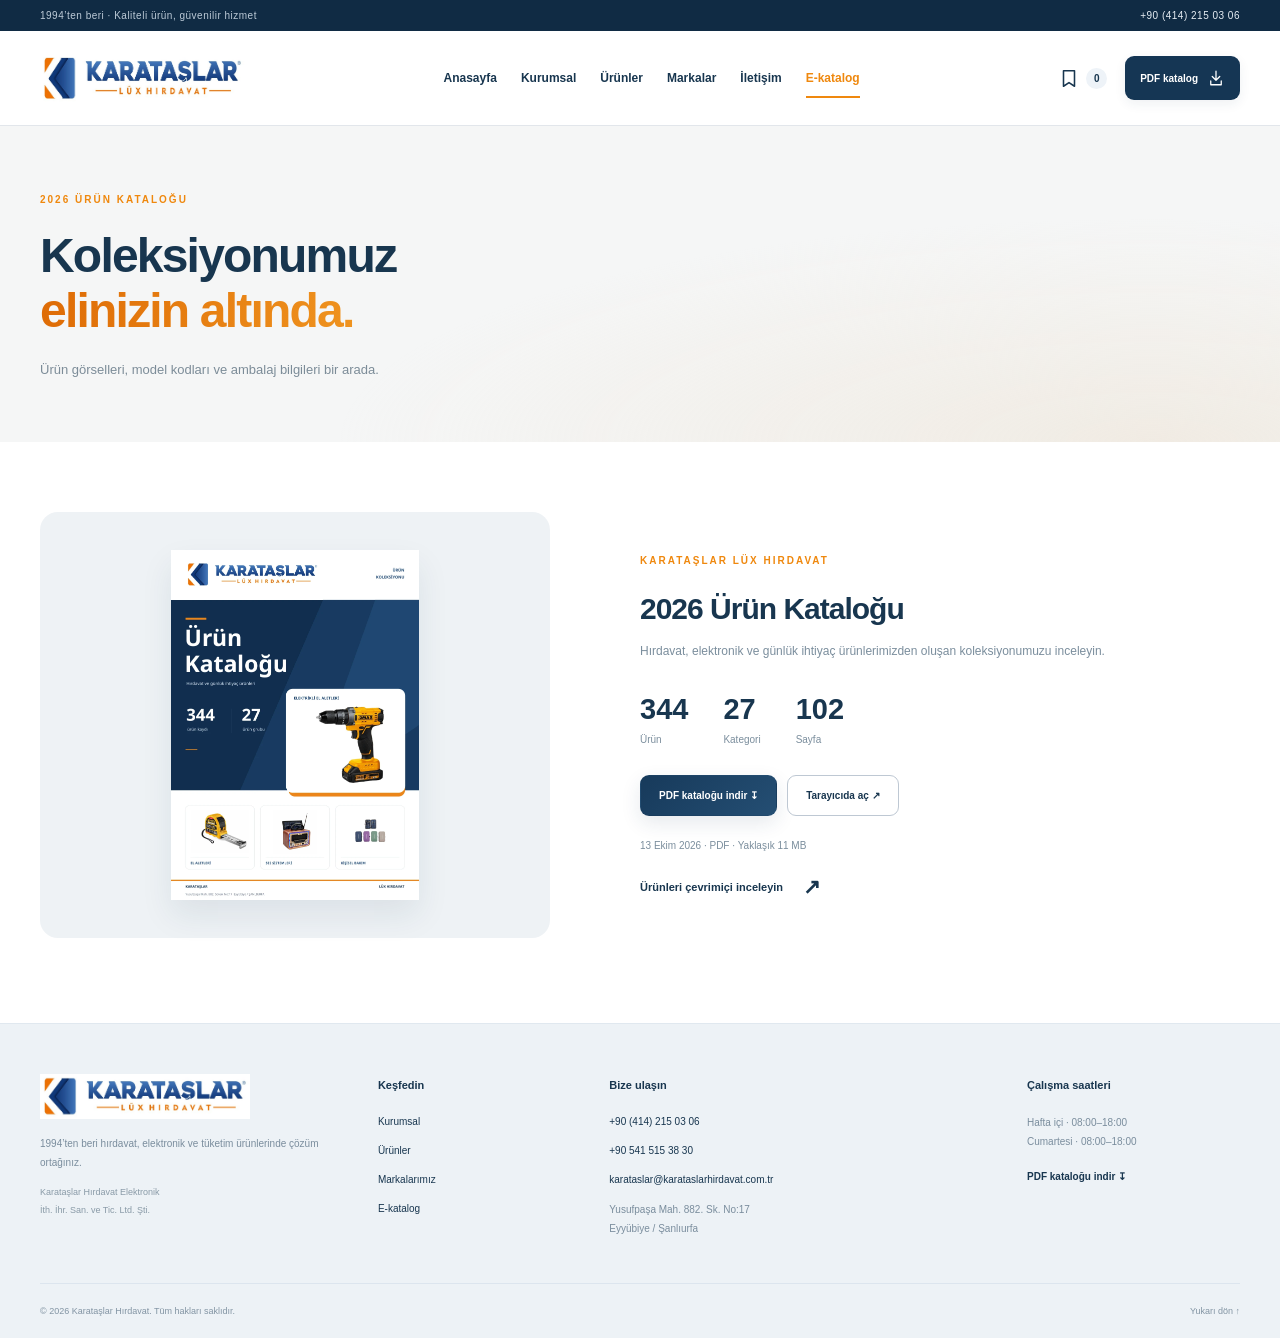
==== e-katalog.html @ 02e7d9fe "Build six-page corporate website proposal with verified company information" ====
<!doctype html><html lang="tr"><head><meta charset="utf-8"><meta name="viewport" content="width=device-width,initial-scale=1"><meta name="theme-color" content="#163756"><title>E-katalog | Karataşlar Hırdavat</title><meta name="description" content="2026 Karataşlar ürün kataloğunu PDF olarak indirin veya çevrimiçi inceleyin."><meta property="og:title" content="E-katalog | Karataşlar Hırdavat"><meta property="og:description" content="2026 Karataşlar ürün kataloğunu PDF olarak indirin veya çevrimiçi inceleyin."><meta property="og:type" content="website"><link rel="icon" href="assets/favicon.png"><link rel="stylesheet" href="style.css?v=20261014-2"><link rel="stylesheet" href="corporate.css?v=20261014-2"><script src="catalog-data.js" defer></script><script src="app.js?v=20261014-2" defer></script><script src="corporate.js?v=20261014-2" defer></script><script src="motion.js?v=20261014-2" defer></script></head><body class="corporate-site"><a href="#main" class="skip">İçeriğe geç</a>
<div class="company-topbar"><div class="container"><span>1994’ten beri · Kaliteli ürün, güvenilir hizmet</span><a href="tel:+904142150306">+90 (414) 215 03 06</a></div></div>
<header class="company-header"><div class="container corporate-nav">
<a class="corporate-brand" href="index.html" aria-label="KARATAŞLAR ana sayfa"><img src="assets/logo.png" alt="KARATAŞLAR Lüx Hırdavat" width="250" height="51"></a>
<button id="menuToggle" class="menu-toggle" aria-controls="companyMenu" aria-expanded="false" aria-label="Menüyü aç"><svg viewBox="0 0 24 24"><path d="M4 6h16M4 12h16M4 18h16"/></svg><span>Menü</span></button>
<nav id="companyMenu" class="company-menu" aria-label="Ana menü"><a href="index.html">Anasayfa</a><a href="kurumsal.html">Kurumsal</a><a href="urunler.html">Ürünler</a><a href="markalar.html">Markalar</a><a href="iletisim.html">İletişim</a><a href="e-katalog.html" aria-current="page">E-katalog</a></nav>
<div class="company-actions"><a class="quick-products" href="urunler.html">Ürünleri keşfet <span aria-hidden="true">↗</span></a><button class="list-button" id="openList" aria-label="Seçim listem"><svg viewBox="0 0 24 24"><path d="M6 4h12v17l-6-4-6 4z"/></svg><span>Listem</span><b id="listCount">0</b></button><a class="download-nav" href="assets/karataslar-katalog.pdf" download aria-label="PDF kataloğu indir">PDF katalog <svg viewBox="0 0 24 24"><path d="M12 3v12m-5-5 5 5 5-5M5 16v5h14v-5"/></svg></a></div>
</div></header><main id="main"><section class="page-heading"><div class="container"><p class="eyebrow">2026 ÜRÜN KATALOĞU</p><h1>Koleksiyonumuz<br><em>elinizin altında.</em></h1><p>Ürün görselleri, model kodları ve ambalaj bilgileri bir arada.</p></div></section><section class="pdf-page container"><div class="pdf-cover"><img src="assets/catalog-cover.webp" alt="KARATAŞLAR katalog kapağı" width="330" height="465"></div><div><p class="eyebrow">KARATAŞLAR LÜX HIRDAVAT</p><h2>2026 Ürün Kataloğu</h2><p>Hırdavat, elektronik ve günlük ihtiyaç ürünlerimizden oluşan koleksiyonumuzu inceleyin.</p><dl class="pdf-facts"><div><dt>Ürün</dt><dd>344</dd></div><div><dt>Kategori</dt><dd>27</dd></div><div><dt>Sayfa</dt><dd>102</dd></div></dl><div class="pdf-actions"><a href="assets/karataslar-katalog.pdf" class="button primary" download>PDF kataloğu indir ↧</a><a href="assets/karataslar-katalog.pdf" class="button outline" target="_blank" rel="noopener">Tarayıcıda aç ↗</a></div><p class="pdf-meta">13 Ekim 2026 · PDF · Yaklaşık 11 MB</p><a href="urunler.html" class="text-link">Ürünleri çevrimiçi inceleyin <span>↗</span></a></div></section></main><footer class="company-footer"><div class="container company-footer-grid"><div><a href="index.html"><img src="assets/logo.png" alt="KARATAŞLAR Lüx Hırdavat" width="220" height="45"></a><p>1994’ten beri hırdavat, elektronik ve tüketim ürünlerinde çözüm ortağınız.</p><small>Karataşlar Hırdavat Elektronik<br>İth. İhr. San. ve Tic. Ltd. Şti.</small></div><div><h3>Keşfedin</h3><a href="kurumsal.html">Kurumsal</a><a href="urunler.html">Ürünler</a><a href="markalar.html">Markalarımız</a><a href="e-katalog.html">E-katalog</a></div><div><h3>Bize ulaşın</h3><a href="tel:+904142150306">+90 (414) 215 03 06</a><a href="tel:+905415153830">+90 541 515 38 30</a><a href="mailto:karataslar@karataslarhirdavat.com.tr">karataslar@karataslarhirdavat.com.tr</a><p>Yusufpaşa Mah. 882. Sk. No:17<br>Eyyübiye / Şanlıurfa</p></div><div><h3>Çalışma saatleri</h3><p>Hafta içi · 08:00–18:00<br>Cumartesi · 08:00–18:00</p><a class="footer-catalog" href="assets/karataslar-katalog.pdf" download>PDF kataloğu indir ↧</a></div></div><div class="container company-footer-bottom"><span>© 2026 Karataşlar Hırdavat. Tüm hakları saklıdır.</span><a href="#">Yukarı dön ↑</a></div></footer>  <dialog id="productDialog" class="product-dialog" aria-label="Ürün detayları"><button class="close-dialog" data-close aria-label="Kapat">×</button><div id="productDetail"></div></dialog>
  <dialog id="listDialog" class="list-dialog" aria-labelledby="listTitle">
    <div class="list-panel-heading"><button class="close-dialog" data-close aria-label="Kapat">×</button><p class="eyebrow">KARATAŞLAR</p><h2 id="listTitle">Seçim listem</h2><p class="list-intro">Ürünleri seçin, listenizi kopyalayın veya WhatsApp'ta paylaşın.</p><p id="selectedSummary" class="selected-summary" aria-live="polite"></p></div>
    <div class="list-panel-body"><div id="listItems"></div><div id="copyFallback" class="copy-fallback" hidden><label for="selectionText">Paylaşılacak liste</label><textarea id="selectionText" rows="8" readonly></textarea><p>Metni seçip kopyalayabilirsiniz.</p></div></div>
    <div class="list-footer"><div class="list-share-actions"><button id="copyList" class="button copy-button" aria-label="Listeyi kopyala" disabled><svg viewBox="0 0 24 24" aria-hidden="true"><rect x="8" y="8" width="12" height="12" rx="2"/><path d="M15 8V4H4v11h4"/></svg>Kopyala</button><a id="whatsappShare" class="button whatsapp-button" role="link" aria-label="WhatsApp'ta paylaş" aria-disabled="true" tabindex="-1" target="_blank" rel="noopener noreferrer"><svg viewBox="0 0 24 24" aria-hidden="true"><path d="M21 11.5a9 9 0 0 1-13.3 8L3 21l1.5-4.7A9 9 0 1 1 21 11.5Z"/><path d="M8 7.5c0 4.5 3.2 7.5 7.5 8l1-2.5-2.8-1-1 1c-1.7-.8-2.9-2-3.6-3.6l1-1L9 6.5Z"/></svg>WhatsApp</a><button id="clearList" class="button clear-button" disabled>Temizle</button></div><button id="exportList" class="text-link export-list" disabled>Metin dosyası olarak indir <span>↧</span></button><p class="share-hint">WhatsApp'ta alıcıyı seçip mesajı gönderebilirsiniz.</p><p id="listFeedback" class="list-feedback" role="status" hidden></p></div>
  </dialog>
  <div id="toast" class="toast" role="status"></div>
</body></html>
---- style.css ----
:root{--navy:#163756;--ink:#122e49;--orange:#ef820b;--muted:#6c7b89;--line:#e2e6eb;--cream:#f6f5f1;--blue-pale:#eef3f8;--white:#fff;--font:'Segoe UI',Arial,sans-serif}*{box-sizing:border-box}html{scroll-behavior:smooth;scroll-padding-top:110px}body{margin:0;color:var(--ink);font-family:var(--font);font-size:14px;background:white}button,input,select{font:inherit}button,a,input,select{-webkit-tap-highlight-color:transparent}button,a{touch-action:manipulation}a{color:inherit;text-decoration:none}button{cursor:pointer}button:disabled{cursor:default;opacity:.45}svg{width:22px;height:22px;fill:none;stroke:currentColor;stroke-width:1.7;stroke-linecap:round;stroke-linejoin:round;flex-shrink:0}img{max-width:100%;display:block}.container{width:min(1280px,calc(100% - 88px));margin:auto}.topbar{background:var(--navy);color:#dce5ee;font-size:10px;letter-spacing:1.2px;font-weight:600}.topbar .container{display:flex;justify-content:space-between;padding:11px 0}.dot{margin:0 10px;color:#f7a34b}header{position:sticky;top:0;z-index:20;background:#ffffffed;backdrop-filter:blur(18px);border-bottom:1px solid var(--line)}.nav{height:94px;display:flex;align-items:center;gap:45px}.brand{margin-right:auto;flex-shrink:0}.brand img{width:243px;height:auto}nav{display:flex;gap:29px;font-weight:700;font-size:13px}nav a{padding:12px 0}nav a:hover,.text-link:hover{color:var(--orange)}.nav-actions{display:flex;align-items:center;gap:22px}.list-button{display:flex;align-items:center;gap:9px;background:none;border:0;font-size:12px;font-weight:600;color:var(--ink);padding:10px 0}.list-button b{font-size:10px;background:var(--blue-pale);min-width:21px;line-height:21px;border-radius:50%}.download-nav{padding:13px 17px;background:var(--navy);color:white;border-radius:5px;display:flex;align-items:center;gap:13px;font-size:12px;font-weight:700}.download-nav svg{width:18px;height:18px}.hero{background:var(--cream);overflow:hidden}.hero-grid{display:grid;grid-template-columns:1.07fr 1fr;min-height:600px;gap:75px;align-items:center;padding-top:55px;padding-bottom:58px}.eyebrow{margin:0 0 20px;font-size:10px;font-weight:800;letter-spacing:2px;line-height:1.7}.hero .eyebrow{display:flex;align-items:center;gap:10px}.eyebrow>span{width:20px;height:3px;background:var(--orange)}h1{font-size:clamp(40px,4.25vw,62px);font-weight:800;letter-spacing:-2.7px;line-height:1.16;margin:0 0 25px}h1 em{font-style:normal;color:var(--orange)}.intro{font-size:15px;color:var(--muted);max-width:440px;line-height:1.95;margin-bottom:29px}.button{display:inline-flex;align-items:center;justify-content:center;gap:30px;border-radius:5px;padding:17px 24px;font-weight:800;font-size:12px;border:1px solid transparent;transition:transform .2s,background .2s}.button:hover{transform:translateY(-2px)}.primary{color:#fff;background:var(--navy)}.primary:hover{background:#234a70}.button svg{width:20px}.outline{background:white;border-color:#bec8d3;color:var(--ink)}.hero-stats{display:flex;gap:30px;margin-top:42px;align-items:center}.hero-stats>div{display:flex;flex-direction:column;padding-right:30px;border-right:1px solid #d8dcd9;gap:4px}.hero-stats strong{font-size:32px;letter-spacing:-1px;line-height:1.2}.hero-stats span{font-size:10px;color:var(--muted)}.hero-stats .stat-last{border:0;display:flex;flex-direction:row;align-items:center;gap:12px;padding:0}.stat-last span{line-height:1.9}.stat-last .small-mark{font-weight:800;color:var(--orange);font-size:36px;transform:skew(-9deg)}.hero-visual{position:relative;padding:0 10px 24px}.visual-pattern{position:absolute;width:420px;height:420px;border:1px solid #deded6;border-radius:50%;top:-8px;left:20px;outline:35px solid #e9e9e140;box-shadow:0 0 0 70px #e9e9e133}.edition{position:absolute;right:0;top:2px;z-index:2;background:var(--orange);color:white;padding:14px 17px;font-size:8px;letter-spacing:1.6px;transform:rotate(5deg);border-radius:3px}.edition strong{font-size:24px;letter-spacing:0;line-height:1.1}.hero-product{background:white;border:1px solid #ecece7;border-radius:12px;position:relative;padding:29px 32px 22px;box-shadow:0 25px 55px #2036500c;transform:rotate(-2deg);width:100%}.product-series{display:flex;align-items:center;justify-content:space-between;font-size:22px;letter-spacing:-1px;font-weight:800}.product-series small{font-size:8px;letter-spacing:1px;color:var(--muted);font-weight:600}.hero-product>img{height:305px;width:100%;object-fit:contain;padding:12px 20px}.hero-caption{border-top:1px solid var(--line);padding-top:19px;display:flex;justify-content:space-between;align-items:center}.hero-caption>div{display:flex;flex-direction:column;gap:6px}.hero-caption span{font-size:8px;letter-spacing:1.3px;color:var(--muted)}.hero-caption strong{font-size:21px;letter-spacing:-.6px}.circle-arrow{display:grid;place-items:center;background:var(--navy);color:#fff;border:none;width:40px;height:40px;border-radius:50%}.circle-arrow:hover{background:var(--orange)}.floating-note{position:absolute;bottom:-2px;left:-28px;background:var(--navy);color:white;border-radius:7px;padding:15px 20px;display:flex;align-items:center;gap:16px;box-shadow:0 10px 25px #15375616;font-size:11px;font-weight:600;transform:rotate(1deg)}.floating-note>span{font-size:28px;color:var(--orange)}.floating-note small{display:block;color:#aebed0;font-size:9px;font-weight:400;margin-top:5px}.category-section{padding-top:68px;padding-bottom:65px}h2{font-size:29px;font-weight:800;letter-spacing:-1px;margin:0;line-height:1.3}.section-heading{display:flex;justify-content:space-between;align-items:end;gap:25px;margin-bottom:30px}.section-heading .eyebrow{color:var(--orange);margin-bottom:10px}.text-link{font-size:11px;font-weight:800;display:inline-flex;gap:20px;align-items:center}.text-link span{font-size:21px}.feature-categories{display:grid;grid-template-columns:repeat(4,1fr);gap:18px}.feature-category{position:relative;text-align:left;background:#f6f8fa;border:1px solid #edf0f3;border-radius:7px;min-height:194px;padding:25px 23px 20px;overflow:hidden;color:var(--ink);transition:background .2s,transform .2s}.feature-category:hover{background:#edf2f7;transform:translateY(-3px)}.feature-category img{height:96px;width:124px;object-fit:contain;margin-left:auto;margin-bottom:15px;mix-blend-mode:multiply;position:relative}.feature-category .cat-num{position:absolute;top:22px;left:22px;color:#a7b4c0;font-size:11px;font-weight:700;letter-spacing:1px}.feature-category strong{display:block;font-size:14px;font-weight:800;letter-spacing:-.3px;position:relative}.feature-category .cat-bottom{display:flex;justify-content:space-between;align-items:center;margin-top:7px;color:var(--muted);font-size:10px}.cat-bottom svg{height:16px;width:16px;color:var(--orange)}.catalog-section{background:#f8f9fb;padding:65px 0 75px;border-block:1px solid var(--line)}.catalog-title{margin-bottom:37px}.subheading{margin:12px 0 0;font-size:12px;color:var(--muted)}.collection-label{font-size:30px;letter-spacing:-1px;font-weight:800;color:#b6c2cf;line-height:1.2}.collection-label span{display:block;font-size:8px;letter-spacing:2.2px}.catalog-layout{display:grid;grid-template-columns:245px minmax(0,1fr);gap:35px}.sidebar-top{display:flex;justify-content:space-between;align-items:center;padding:15px 4px 17px;border-bottom:1px solid var(--line);margin-bottom:10px}.sidebar-top h3{font-size:13px;margin:0;font-weight:800}.sidebar-top>span{font-size:10px;color:var(--muted)}#categoryNav{display:flex;flex-direction:column;gap:3px}.cat-button{display:flex;justify-content:space-between;align-items:center;text-align:left;background:none;border:0;color:#647384;width:100%;gap:14px;padding:12px 12px;border-radius:4px;font-size:11px;line-height:1.5}.cat-button span{font-size:9px;color:#92a0af;flex-shrink:0}.cat-button:hover{background:#eaf0f6;color:var(--navy)}.cat-button.active{background:var(--navy);color:white;font-weight:700}.cat-button.active span{color:#c7d3e0}.sidebar-pdf{display:flex;align-items:center;gap:13px;background:#edf1f6;border:1px solid #dce4ee;border-radius:5px;padding:18px 13px;margin-top:28px;font-size:11px;font-weight:800}.sidebar-pdf>span{font-size:26px;color:var(--orange)}.sidebar-pdf small{display:block;font-size:9px;font-weight:400;color:var(--muted);margin-top:5px}.toolbar{display:flex;gap:12px}.search{display:flex;align-items:center;flex:1;border:1px solid #dde3e9;background:#fff;border-radius:5px;padding:0 14px;height:49px;gap:12px}.search svg{width:18px;color:#7f8c99}.search input{width:100%;min-width:0;outline:0;border:0;font-size:11px;color:var(--ink);background:transparent}.search kbd{border:1px solid var(--line);background:#f8f9fb;padding:2px 6px;border-radius:3px;color:#8996a3;font-size:10px}.search:focus-within{border-color:#6488af;box-shadow:0 0 0 3px #c2d4e629}.sort select{border:1px solid #dde3e9;background:white;border-radius:5px;padding:0 30px 0 14px;height:49px;color:var(--ink);font-size:10px;max-width:165px}.results-bar{display:flex;align-items:center;justify-content:space-between;padding:25px 0 20px;gap:15px}.results-bar>div{display:flex;gap:14px;align-items:center}.results-bar h3{font-size:12px;margin:0;font-weight:800}.results-bar>div>span{font-size:10px;color:var(--muted)}.results-bar button{background:none;border:0;padding:3px;font-size:10px;color:var(--muted)}.results-bar button span{margin-left:8px}.product-grid{display:grid;grid-template-columns:repeat(3,minmax(0,1fr));gap:20px}.product-card{border:1px solid #e2e7ed;background:white;border-radius:7px;overflow:hidden;position:relative;transition:transform .2s,box-shadow .2s;display:flex;flex-direction:column}.product-card:hover{transform:translateY(-4px);box-shadow:0 12px 28px #1637560d}.product-image-button{width:100%;border:none;background:white;padding:26px 26px 16px;display:block}.product-image-button img{width:100%;height:175px;object-fit:contain}.save-button{position:absolute;top:11px;right:11px;background:#ffffffd9;border:1px solid #e4e9ef;display:grid;place-items:center;width:30px;height:30px;border-radius:50%;color:#98a7b5;z-index:2}.save-button svg{width:15px;height:15px}.save-button:hover{color:var(--orange);border-color:var(--orange)}.save-button.saved{color:var(--orange);background:#fff5e9;border-color:#f9d5a9}.save-button.saved svg{fill:#f8b45f}.product-info{padding:14px 20px 18px;flex:1;display:flex;flex-direction:column}.product-cat{font-size:8px;color:#93a0af;line-height:1.6;margin-bottom:8px}.product-name{font-size:11px;font-weight:800;line-height:1.65;margin:0 0 10px;min-height:37px}.product-name button{text-align:left;background:none;border:0;color:inherit;font:inherit;padding:0}.product-name button:hover{color:var(--orange)}.product-model{font-size:9px;color:#7e8c9c;display:flex;gap:9px;margin-bottom:18px}.product-model strong{color:var(--navy);font-size:10px}.product-bottom{margin-top:auto;display:flex;align-items:center;justify-content:space-between;border-top:1px solid #edf0f4;padding-top:12px;gap:8px}.product-bottom span{font-size:8px;color:#7c8a99;line-height:1.6}.detail-button{display:flex;gap:7px;align-items:center;border:0;padding:0;background:none;color:var(--navy);font-size:9px;font-weight:800;white-space:nowrap}.detail-button svg{width:14px;height:14px}.load-area{text-align:center;padding-top:25px}.load-area p{font-size:10px;color:var(--muted);margin:0 0 17px}.load-area .button{padding:14px 25px;min-width:240px;font-size:10px}.empty{grid-column:1/-1;text-align:center;padding:70px 25px;background:white;border:1px dashed #ced7e2;border-radius:6px}.empty>span{font-size:35px;color:#adbac8}.empty h3{font-size:17px}.empty p{font-size:12px;color:var(--muted);line-height:1.8}.loading{padding:40px;color:var(--muted)}.contact-section{display:grid;grid-template-columns:1fr 1fr;gap:90px;padding-top:75px;padding-bottom:75px;align-items:center}.contact-section>.contact-card{border-left:1px solid var(--line);padding-left:70px}.contact-section h2{font-size:33px;line-height:1.3}.contact-section>.contact-card h3{font-size:18px;margin:12px 0}.contact-section p:not(.eyebrow){font-size:12px;line-height:1.9;color:var(--muted)}.contact-section .eyebrow{color:var(--orange)}.location-icon{display:grid;place-items:center;width:40px;height:40px;background:var(--blue-pale);color:var(--navy);border-radius:50%;margin-bottom:20px}.contact-card .eyebrow{font-size:8px;margin-bottom:4px}.contact-card .text-link{margin-top:9px}footer{background:#f5f7f9;border-top:1px solid var(--line)}.footer-main{display:grid;grid-template-columns:1.35fr 1fr 1.1fr;gap:60px;padding-top:45px;padding-bottom:35px}.footer-main>div>p{font-size:10px;color:var(--muted);line-height:1.8;margin:14px 0}.footer-main>div:nth-child(2){display:flex;flex-direction:column;gap:15px;font-size:11px;font-weight:600;padding-top:6px}.footer-main>div>span{font-size:8px;font-weight:800;letter-spacing:1.5px}.footer-main small{font-size:9px;color:var(--muted);line-height:1.9}.footer-bottom{display:flex;justify-content:space-between;padding:20px 0;border-top:1px solid #dfe4e9;font-size:9px;color:var(--muted)}dialog{border:0;padding:0;border-radius:12px;color:var(--ink);max-width:calc(100% - 32px);box-shadow:0 25px 100px #11293a4f}dialog::backdrop{background:#0c203bcc;backdrop-filter:blur(4px)}.product-dialog{width:900px}.close-dialog{position:absolute;right:18px;top:16px;z-index:5;display:grid;place-items:center;width:34px;height:34px;border:1px solid var(--line);border-radius:50%;background:white;color:var(--ink);font-size:24px}.detail-layout{display:grid;grid-template-columns:1.04fr 1fr}.detail-image{background:#f6f8fa;padding:55px 35px;display:flex;align-items:center;justify-content:center;min-height:440px}.detail-image img{height:300px;object-fit:contain;mix-blend-mode:multiply}.detail-copy{padding:55px 35px 35px}.detail-copy .eyebrow{color:var(--orange);font-size:8px;letter-spacing:1.4px;margin-bottom:12px}.detail-copy h2{font-size:21px;line-height:1.5;letter-spacing:-.5px;margin-bottom:15px}.detail-model{font-size:10px;color:var(--muted)}.detail-model b{font-size:13px;color:var(--navy);margin-left:10px}.detail-description{white-space:pre-line;font-size:12px;color:var(--muted);line-height:1.9;margin-top:18px}.detail-specs{display:grid;grid-template-columns:repeat(2,1fr);gap:10px;margin:24px 0}.detail-spec{background:var(--blue-pale);border-radius:5px;padding:13px}.detail-spec span{display:block;font-size:9px;color:var(--muted);margin-bottom:5px}.detail-spec strong{font-size:14px}.detail-copy .button{width:100%;gap:16px;font-size:10px}.detail-source{display:flex;justify-content:space-between;gap:20px;font-size:9px;color:var(--muted);margin-top:18px;line-height:1.8}.detail-source a{color:var(--navy);text-decoration:underline}.related{padding:25px 30px;border-top:1px solid var(--line)}.related h3{font-size:12px;margin-top:0}.related-products{display:grid;grid-template-columns:repeat(3,1fr);gap:15px}.related-products button{display:flex;align-items:center;gap:12px;text-align:left;background:white;border:1px solid var(--line);border-radius:5px;padding:10px;font-size:9px;font-weight:700;line-height:1.5;color:var(--navy)}.related-products img{width:48px;height:48px;object-fit:contain;flex-shrink:0}.list-dialog{width:660px;padding:38px}.list-dialog .eyebrow{color:var(--orange);margin-bottom:8px}.list-intro{color:var(--muted);font-size:12px;line-height:1.8}.list-item{display:flex;align-items:center;gap:18px;border-bottom:1px solid var(--line);padding:18px 0}.list-item img{height:65px;width:70px;object-fit:contain}.list-item>div{flex:1;font-size:11px;line-height:1.6}.list-item small{display:block;color:var(--muted);font-size:10px;margin-top:4px}.list-item button{border:0;background:none;color:var(--muted);font-size:22px}.list-item a:hover{color:var(--orange)}.list-footer{display:flex;justify-content:space-between;align-items:center;gap:20px;padding-top:25px}.list-footer .text-link{background:none;border:0;font-size:10px}.list-footer .button{font-size:10px;padding:14px 18px;gap:20px}.toast{position:fixed;bottom:25px;left:50%;transform:translate(-50%,20px);background:var(--navy);border:1px solid #ffffff33;color:white;padding:15px 24px;border-radius:6px;box-shadow:0 8px 35px #122e4926;opacity:0;pointer-events:none;z-index:100;transition:opacity .2s,transform .2s;font-size:12px;max-width:calc(100% - 30px);text-align:center}.toast.visible{opacity:1;transform:translate(-50%,0)}.mobile-category{display:none}[hidden]{display:none!important}.sr-only{position:absolute;width:1px;height:1px;padding:0;margin:-1px;overflow:hidden;clip:rect(0,0,0,0);white-space:nowrap;border:0}.skip{position:absolute;top:-60px;left:10px;background:white;padding:12px;z-index:200}.skip:focus{top:10px}:focus-visible{outline:3px solid #ee991e;outline-offset:4px}body:has(dialog[open]){overflow:hidden}
@media(min-width:1600px){.hero-grid{min-height:640px}.hero-product>img{height:330px}}
@media(max-width:1150px){.container{width:calc(100% - 56px)}.nav{gap:25px}.brand img{width:210px}nav{gap:20px}.nav-actions{gap:16px}.list-button>span{display:none}.hero-grid{gap:42px;min-height:560px}h1{font-size:48px;letter-spacing:-2px}.hero-product{padding:24px}.hero-product>img{height:275px}.hero-stats{gap:23px}.hero-stats>div{padding-right:23px}.floating-note{left:-10px}.catalog-layout{grid-template-columns:220px minmax(0,1fr);gap:25px}.product-grid{gap:15px}.product-image-button{padding:28px 18px 14px}.product-image-button img{height:155px}.product-info{padding:12px 15px 16px}.feature-category{padding:22px 18px}.feature-category strong{font-size:12px}.contact-section{gap:50px}.contact-section>.contact-card{padding-left:50px}}
@media(max-width:900px){.nav{height:80px}nav{display:none}.nav-actions{margin-left:auto}.list-button>span{display:inline}.hero-grid{gap:30px;min-height:540px}.hero-stats .stat-last{display:none}h1{font-size:40px;letter-spacing:-1.6px}.hero .eyebrow{font-size:8px;letter-spacing:1.5px}.intro{font-size:13px}.hero-product{padding:22px}.hero-product>img{height:230px;padding:12px}.hero-caption strong{font-size:18px}.product-series{font-size:18px}.product-series small{font-size:6px}.floating-note{font-size:9px;padding:12px 14px}.catalog-layout{grid-template-columns:190px minmax(0,1fr);gap:24px}.product-grid{grid-template-columns:repeat(2,minmax(0,1fr))}.cat-button{font-size:10px;padding:11px 9px}.feature-categories{gap:12px}.feature-category{min-height:183px;padding:20px 15px}.feature-category img{height:84px;width:100px}.feature-category strong{font-size:11px}.feature-category .cat-num{left:15px;font-size:9px}.contact-section h2{font-size:28px}.footer-main{gap:35px}.search kbd{display:none}}
@media(max-width:640px){.container{width:calc(100% - 36px)}.topbar{font-size:7px;letter-spacing:.7px}.topbar .container{padding:9px 0}.topbar .dot{margin:0 3px}.nav{height:74px;gap:12px}.brand img{width:175px}.nav-actions{gap:12px}.list-button span,.download-nav{display:none}.list-button{gap:6px}.list-button b{font-size:9px;min-width:19px;line-height:19px}.hero-grid{grid-template-columns:1fr;gap:34px;padding-top:37px;padding-bottom:48px;min-height:0}.hero-copy h1{font-size:43px;letter-spacing:-1.8px;margin-bottom:17px}.hero .eyebrow{font-size:8px;margin-bottom:17px}.intro{font-size:13px;line-height:1.9;margin-bottom:23px}.hero .button{padding:15px 21px;gap:25px;font-size:11px}.hero-stats{margin-top:28px;gap:26px}.hero-stats strong{font-size:28px}.hero-stats span{font-size:9px}.hero-stats .stat-last{display:flex}.hero-stats>div{padding-right:24px}.hero-stats .small-mark{font-size:30px}.hero-visual{padding:0 18px 20px;margin:0 2px}.visual-pattern{width:290px;height:290px;top:10px;left:25px;outline:25px solid #e9e9e140;box-shadow:0 0 0 50px #e9e9e133}.edition{right:6px;top:2px;font-size:7px;padding:10px 14px}.edition strong{font-size:22px}.hero-product{padding:24px 26px 18px;transform:rotate(-2deg)}.hero-product>img{height:235px}.hero-caption strong{font-size:20px}.product-series{font-size:21px}.product-series small{font-size:7px}.floating-note{left:3px;bottom:0;padding:12px 16px;font-size:9px}.floating-note small{font-size:8px}.category-section{padding-top:41px;padding-bottom:40px}h2{font-size:23px;letter-spacing:-.7px}.section-heading{gap:15px;margin-bottom:22px;align-items:end}.section-heading .eyebrow{font-size:8px;letter-spacing:1.7px}.section-heading>.text-link{font-size:9px;gap:7px;white-space:nowrap;margin-bottom:4px}.section-heading>.text-link span{font-size:15px}.category-section .section-heading h2{max-width:220px}.feature-categories{grid-template-columns:repeat(2,1fr);gap:12px}.feature-category{padding:19px 16px 16px;min-height:181px}.feature-category img{height:89px;width:115px}.feature-category strong{font-size:12px}.feature-category .cat-num{top:18px;left:16px}.feature-category .cat-bottom{font-size:9px}.catalog-section{padding:40px 0 45px}.catalog-title{margin-bottom:25px}.subheading{font-size:10px;line-height:1.8;max-width:255px}.collection-label{font-size:24px}.collection-label span{font-size:6px;letter-spacing:1.4px}.catalog-layout{display:block}.sidebar{display:none}.toolbar{gap:8px}.search{height:46px;padding:0 11px;gap:8px}.search input{font-size:10px}.search svg{width:16px}.sort select{font-size:9px;height:46px;padding:0 6px;max-width:104px}.mobile-category{display:flex;align-items:center;margin-top:12px;border:1px solid #dde3e9;background:white;border-radius:5px;padding:0 12px;gap:15px;height:43px}.mobile-category>span{color:var(--muted);font-size:9px}.mobile-category select{font-size:10px;color:var(--ink);border:0;background:none;flex:1;min-width:0;height:40px;outline:0}.results-bar{padding:20px 0 16px}.results-bar>div{gap:8px;flex-wrap:wrap}.results-bar h3{font-size:11px;max-width:220px}.results-bar>div>span{font-size:9px;white-space:nowrap}.results-bar button{font-size:9px;white-space:nowrap}.product-grid{gap:12px}.product-image-button{padding:22px 14px 12px}.product-image-button img{height:133px}.product-info{padding:9px 12px 14px}.product-cat{font-size:7px;margin-bottom:6px;min-height:22px}.product-name{font-size:9px;line-height:1.7;min-height:45px;margin-bottom:8px}.product-model{font-size:7px;gap:6px;margin-bottom:13px}.product-model strong{font-size:8px}.product-bottom{flex-wrap:wrap;gap:9px;padding-top:10px}.product-bottom span{font-size:7px;max-width:100%}.detail-button{font-size:8px;gap:8px}.save-button{width:26px;height:26px;top:8px;right:8px}.save-button svg{width:13px;height:13px}.contact-section{grid-template-columns:1fr;gap:26px;padding-top:45px;padding-bottom:45px}.contact-section h2{font-size:29px}.contact-section>.contact-card{border-left:0;border-top:1px solid var(--line);padding-left:0;padding-top:26px}.contact-section>.contact-card .location-icon{float:left;margin-right:17px;margin-bottom:45px}.contact-card .eyebrow{font-size:8px}.contact-card h3{font-size:16px!important}.contact-card p{font-size:11px!important}.contact-card>.text-link{margin-left:57px;margin-top:1px;font-size:10px}.footer-main{grid-template-columns:1fr 1fr;gap:28px;padding-top:32px;padding-bottom:26px}.footer-main>div:first-child{grid-column:1/-1}.footer-main img{width:200px}.footer-main>div>p{font-size:9px}.footer-main>div:nth-child(2){gap:13px;font-size:10px}.footer-main small{font-size:8px}.footer-bottom{font-size:8px;padding:17px 0}.detail-layout{grid-template-columns:1fr}.detail-image{padding:35px 30px 20px;min-height:0}.detail-image img{height:220px}.detail-copy{padding:25px}.detail-copy h2{font-size:20px}.product-dialog{max-height:calc(100dvh - 32px)}.related{padding:22px}.related-products{grid-template-columns:1fr}.related-products button{font-size:10px}.related-products img{height:45px;width:45px}.list-dialog{padding:30px 23px;max-height:calc(100dvh - 32px)}.list-dialog h2{font-size:25px}.list-item{gap:12px}.list-item img{width:55px;height:55px}.list-item>div{font-size:10px}.list-footer{align-items:start;gap:15px;flex-direction:column}.list-footer .button{width:100%}.empty{padding:45px 20px}.empty p{font-size:11px}.toast{font-size:10px;padding:13px 20px}.close-dialog{width:30px;height:30px;top:13px;right:13px}}
.product-name{font-size:12px}.product-cat{font-size:9px}.product-model{font-size:10px}.product-model strong{font-size:11px}.product-bottom span{font-size:9px}.detail-button{font-size:10px}.cat-button{font-size:12px}.search input{font-size:12px}
@media(max-width:640px){.product-name{font-size:11px;min-height:56px}.product-cat{font-size:8px}.product-model{font-size:8px}.product-model strong{font-size:9px}.product-bottom span{font-size:8px}.detail-button{font-size:9px}.search input{font-size:10px}}
@media(prefers-reduced-motion:reduce){html{scroll-behavior:auto}*,*::before,*::after{transition:none!important;animation:none!important}}

/* Keep the collection note below the product caption at every screen size. */
.hero-visual{padding-bottom:0}.floating-note{position:relative;left:auto;bottom:auto;width:max-content;max-width:100%;margin:18px 0 0;transform:none}

/* Keep every header action available on phones and tablets. */
.list-button .mobile-label{display:none}
@media(max-width:900px){
  html{scroll-padding-top:138px}
  header .nav{display:grid;grid-template-columns:minmax(0,1fr) auto;height:auto;min-height:0;column-gap:16px;row-gap:10px;padding:14px 0 10px}
  header .brand{grid-column:1;grid-row:1;margin-right:0;justify-self:start}
  header .brand img{width:clamp(125px,36vw,210px)}
  header .nav-actions{display:contents}
  header .download-nav{display:flex;grid-column:2;grid-row:1;justify-self:end;align-items:center;min-height:42px;padding:10px 13px;gap:8px;font-size:11px;white-space:nowrap}
  header .download-nav svg{width:17px;height:17px}
  header .nav>nav{display:flex;grid-column:1;grid-row:2;align-items:center;gap:clamp(12px,3vw,22px);min-height:40px;font-size:11px;white-space:nowrap}
  header .nav>nav a{padding:10px 0}
  header .list-button{grid-column:2;grid-row:2;justify-self:end;min-height:40px;padding:4px 0;gap:5px;font-size:11px}
  header .list-button svg{width:17px;height:17px}
  header .list-button .desktop-label{display:none}
  header .list-button .mobile-label{display:inline}
}
@media(max-width:640px){header .brand img{width:clamp(125px,36vw,175px)}}
@media(max-width:360px){header .nav{column-gap:10px}header .download-nav{font-size:10px;padding:10px 11px;gap:6px}header .nav>nav{font-size:10px;gap:10px}header .list-button{font-size:10px}}

/* Selection drawer: the action buttons remain available while products scroll. */
.list-dialog{position:fixed;inset:0 0 0 auto;margin:0;width:min(470px,100vw);max-width:100vw;height:100dvh;max-height:100dvh;padding:0;border-radius:16px 0 0 16px;overflow:hidden}
.list-dialog[open]{display:flex;flex-direction:column}
.list-panel-heading{flex-shrink:0;padding:28px 26px 16px;border-bottom:1px solid var(--line)}
.list-panel-heading h2{font-size:25px;padding-right:40px}
.list-panel-heading .eyebrow{font-size:9px;margin-bottom:6px}
.list-dialog .close-dialog{width:40px;height:40px;top:22px;right:20px}
.list-intro{margin:12px 0 8px;font-size:12px;line-height:1.8}
.selected-summary{margin:0;font-size:11px;font-weight:700;color:var(--orange)}
.list-panel-body{flex:1;min-height:0;overflow-y:auto;overscroll-behavior:contain;padding:0 26px 20px}
.list-item{gap:14px;padding:16px 0}
.list-item img{width:54px;height:60px;flex-shrink:0}
.list-item>div{min-width:0;font-size:11px}
.list-item small{font-size:9px;line-height:1.7}
.list-item button{width:34px;height:40px;flex-shrink:0}
.list-dialog .list-footer{display:block;flex-shrink:0;border-top:1px solid var(--line);padding:18px 26px max(18px,env(safe-area-inset-bottom));background:white}
.list-share-actions{display:grid;grid-template-columns:1fr 1.18fr .85fr;gap:8px}
.list-dialog .list-share-actions .button{width:100%;min-width:0;min-height:46px;padding:10px 8px;gap:6px;font-size:11px;border-radius:8px}
.list-share-actions svg{width:16px;height:16px}
.copy-button{background:var(--orange);color:#132f49}
.copy-button:hover{background:#ff991e}
.whatsapp-button{background:#25d366;color:#113b24}
.whatsapp-button:hover{background:#1dbb59}
.whatsapp-button[aria-disabled="true"]{opacity:.45;pointer-events:none;cursor:default}
.clear-button{background:#edf2f8;color:var(--navy)}
.clear-button:hover{background:#dfe7f1}
.list-dialog .export-list{padding:13px 0 0;border:0;background:none;font-size:10px;gap:10px;color:var(--muted)}
.export-list span{font-size:17px}
.share-hint{margin:6px 0 0;color:var(--muted);font-size:10px;line-height:1.7}
.list-feedback{margin:8px 0 0;font-size:11px;font-weight:700;color:var(--navy);line-height:1.6}
.copy-fallback{margin-top:20px;padding:14px;background:var(--blue-pale);border-radius:6px}
.copy-fallback label{display:block;font-size:11px;font-weight:700;margin-bottom:9px}
.copy-fallback textarea{display:block;width:100%;resize:vertical;padding:10px;border:1px solid #ccd6e1;border-radius:4px;font:11px/1.8 var(--font);color:var(--ink);background:white}
.copy-fallback p{font-size:10px;color:var(--muted);margin-bottom:0}
/* A warm editorial palette, soft depth and restrained motion. */
:root{--cream:#f7f5ef;--ease:cubic-bezier(.22,1,.36,1)}
::selection{background:#ffd7a6;color:var(--ink)}
header{transition:box-shadow .35s var(--ease),background .35s}
header.is-scrolled{background:#fffffffa;box-shadow:0 8px 30px #1637560d}
nav a{position:relative;transition:color .25s}
nav a::after{content:'';position:absolute;bottom:5px;left:0;width:100%;height:2px;background:var(--orange);transform:scaleX(0);transform-origin:left;transition:transform .3s var(--ease)}
nav a:hover::after,nav a:focus-visible::after{transform:scaleX(1)}
.download-nav{border-radius:9px;box-shadow:0 4px 12px #16375612;transition:background .25s,box-shadow .25s,transform .25s}
.download-nav:hover{background:#254b70;box-shadow:0 7px 18px #16375624;transform:translateY(-2px)}
.list-button b{transition:background .25s,color .25s}
.list-button:hover b{background:var(--orange);color:white}
.hero{position:relative;background:radial-gradient(ellipse at 90% 10%,#f8dfbd80,transparent 48%),radial-gradient(ellipse at 8% 100%,#e6edf570,transparent 50%),var(--cream)}
.hero-grid{position:relative;padding-top:72px;padding-bottom:70px}
.hero-copy>.eyebrow{width:fit-content;border:1px solid #e5dccf;background:#fff9;border-radius:30px;padding:9px 14px;letter-spacing:1.6px}
h1{font-size:clamp(44px,4.5vw,66px);letter-spacing:-2.8px;line-height:1.13}
h1 em{background:linear-gradient(100deg,#de6b05,#ef931f);background-clip:text;-webkit-background-clip:text;color:transparent}
.intro{line-height:1.95}
.button{border-radius:9px;transition:transform .3s var(--ease),background .25s,box-shadow .25s}
.primary{background:linear-gradient(135deg,#173a5b,#244e73);box-shadow:0 7px 20px #173a5b1c}
.primary:hover{box-shadow:0 12px 28px #173a5b28;transform:translateY(-3px)}
.button svg,.text-link span,.detail-button svg{transition:transform .3s var(--ease)}
.button:hover svg,.detail-button:hover svg{transform:translateX(3px)}
.text-link:hover span{transform:translate(2px,-2px)}
.hero-stats{padding-top:4px}
.hero-stats strong{font-variant-numeric:tabular-nums}
.hero-product{border-radius:22px;border:1px solid #fff;box-shadow:0 25px 65px #1c3d5713,0 2px 8px #1c3d5706;padding:30px 32px 24px;transition:transform .7s var(--ease),box-shadow .7s var(--ease)}
.hero-product>img{transition:transform .8s var(--ease)}
.hero-caption{padding-top:22px}
.edition{border-radius:9px;box-shadow:0 10px 24px #ec810a22}
.visual-pattern{border-color:#d4c9b866;outline-color:#e7dccc30;box-shadow:0 0 0 70px #e7dccc20}
.floating-note{border:1px solid #ffffff30;border-radius:12px;box-shadow:0 10px 28px #173a5b12;background:linear-gradient(120deg,#163756,#284d70)}
.circle-arrow{transition:background .25s,transform .3s var(--ease)}
.circle-arrow:hover{transform:rotate(5deg) scale(1.06)}
.category-section{padding-top:78px;padding-bottom:76px}
.feature-category{background:linear-gradient(145deg,#f7f9fb,#edf2f6);border:1px solid #e7edf2;border-radius:15px;padding-bottom:24px;transition:transform .45s var(--ease),box-shadow .45s var(--ease),border-color .3s}
.feature-category::after{content:'';position:absolute;bottom:0;left:23px;right:23px;height:3px;background:var(--orange);border-radius:3px 3px 0 0;transform:scaleX(0);transform-origin:left;transition:transform .4s var(--ease)}
.feature-category img{transition:transform .6s var(--ease)}
.feature-category .cat-num{color:#879db2}
.catalog-section{background:#f5f7fa;border-top-color:#e8edf2}
.sidebar{border-radius:14px;background:#fff;padding:20px 16px;align-self:start;border:1px solid #e5ebf1;box-shadow:0 8px 26px #15375604}
.cat-button{border-radius:7px;transition:background .25s,color .25s}
.cat-button.active{background:var(--navy);color:white;box-shadow:0 5px 12px #16375618}
.cat-button.active span{color:#e2edf7}
.search,.sort select,.mobile-category{border-radius:9px}
.search{transition:box-shadow .25s,border-color .25s}
.search:focus-within{border-color:#c48b46;box-shadow:0 0 0 3px #ef820b14}
.product-card{border-radius:15px;border-color:#e5ebf1;box-shadow:0 3px 9px #16375603;transition:transform .45s var(--ease),box-shadow .45s var(--ease),border-color .3s}
.product-image-button{border-radius:15px 15px 0 0;background:linear-gradient(180deg,#fff,#fafbfd)}
.product-image-button img{transition:transform .6s var(--ease);mix-blend-mode:multiply}
.product-cat{color:#788ba0;font-weight:600}
.product-model strong{background:#f0f4f8;padding:2px 6px;border-radius:4px}
.save-button{width:34px;height:34px;box-shadow:0 2px 8px #16375605;transition:transform .25s var(--ease),color .25s,background .25s,border-color .25s}
.save-button:active{transform:scale(.88)}
.save-button.saved{animation:bookmark-pop .35s var(--ease)}
.detail-button{transition:color .25s}
.detail-button:hover{color:var(--orange)}
.load-area{padding-top:34px}
.contact-section{padding-top:88px;padding-bottom:88px}
.contact-section>.contact-card{border:1px solid #e4eaf0;border-radius:20px;padding:32px 38px;background:linear-gradient(135deg,#f8fafc,#eef3f8);box-shadow:0 12px 35px #16375605}
.location-icon{background:white;box-shadow:0 4px 14px #16375608;color:var(--orange)}
footer{background:#edf2f6}
.footer-main a{transition:color .25s}
.footer-main a:hover{color:var(--orange)}
.product-dialog[open]{animation:dialog-enter .35s var(--ease)}
.list-dialog[open]{animation:drawer-enter .45s var(--ease)}
dialog[open]::backdrop{animation:backdrop-enter .3s ease-out;background:#0f263e9e;backdrop-filter:blur(7px)}
.close-dialog{transition:transform .25s,background .25s}
.close-dialog:hover{transform:rotate(90deg);background:#edf2f7}
.list-panel-heading{background:linear-gradient(140deg,#fff,#f4f7fa)}
.list-item{animation:row-enter .3s var(--ease)}
.reveal{opacity:0;transform:translateY(22px);transition:opacity .7s var(--ease) var(--reveal-delay,0ms),transform .7s var(--ease) var(--reveal-delay,0ms)}
.reveal.is-revealed{opacity:1;transform:translateY(0)}
@keyframes dialog-enter{from{opacity:0;transform:translateY(18px) scale(.98)}to{opacity:1;transform:translateY(0) scale(1)}}
@keyframes drawer-enter{from{opacity:.4;transform:translateX(50px)}to{opacity:1;transform:translateX(0)}}
@keyframes backdrop-enter{from{opacity:0}to{opacity:1}}
@keyframes row-enter{from{opacity:0;transform:translateY(7px)}to{opacity:1;transform:translateY(0)}}
@keyframes bookmark-pop{0%{transform:scale(.85)}55%{transform:scale(1.13)}100%{transform:scale(1)}}
@media(hover:hover) and (pointer:fine){
  .hero-product:hover{transform:rotate(0deg) translateY(-4px);box-shadow:0 32px 70px #1c3d571b}
  .hero-product:hover>img{transform:scale(1.035)}
  .feature-category:hover{transform:translateY(-6px);border-color:#d4dfe8;box-shadow:0 12px 24px #1637560b}
  .feature-category:hover::after{transform:scaleX(1)}
  .feature-category:hover img{transform:translateY(-3px) scale(1.07)}
  .product-card:hover{transform:translateY(-5px);border-color:#d1dce8;box-shadow:0 16px 32px #1637560e}
  .product-card:hover .product-image-button img{transform:scale(1.065)}
  .save-button:hover{transform:scale(1.08)}
}
@media(max-width:900px){h1{font-size:44px;letter-spacing:-1.9px}.hero-grid{padding-top:48px;padding-bottom:54px}.hero-copy>.eyebrow{font-size:7px;letter-spacing:1.2px;padding:8px 11px}}
@media(max-width:640px){
  .hero-grid{padding-top:36px;padding-bottom:44px;gap:35px}
  .hero-copy h1{font-size:43px;letter-spacing:-1.8px;line-height:1.16}
  .hero-product{padding:24px 24px 20px;border-radius:18px}
  .hero-stats{gap:22px}.hero-stats>div{padding-right:20px}
  .category-section{padding-top:44px;padding-bottom:44px}
  .feature-category{padding:19px 16px 20px;border-radius:12px}
  .feature-category::after{left:16px;right:16px}
  .product-card{border-radius:12px}.product-image-button{border-radius:12px 12px 0 0}
  .save-button{width:30px;height:30px}
  .contact-section{padding-top:48px;padding-bottom:48px}
  .contact-section>.contact-card{padding:25px 22px;border-radius:15px}
  .contact-section>.contact-card .location-icon{float:none;margin:0 0 18px}
  .contact-card>.text-link{margin-left:0;margin-top:8px}
  .reveal{transform:translateY(14px)}
}
@media(prefers-reduced-motion:reduce){
  html{scroll-behavior:auto}
  *,*::before,*::after{transition:none!important;animation:none!important}
  .reveal{opacity:1;transform:none}
}
@media(max-width:640px){.list-dialog{width:min(470px,100vw);max-height:100dvh;border-radius:12px 0 0 12px;padding:0}.list-panel-heading{padding:24px 18px 15px}.list-panel-heading h2{font-size:24px}.list-panel-body{padding:0 18px 16px}.list-dialog .close-dialog{top:20px;right:15px}.list-dialog .list-footer{padding:14px 18px max(16px,env(safe-area-inset-bottom))}.list-dialog .list-share-actions .button{font-size:10px;padding:10px 6px;gap:5px}.list-share-actions{gap:7px}.list-item>div{font-size:10px}.list-item img{width:48px;height:54px}}
---- corporate.css ----
/* Corporate pages share the interactive catalog and its brand palette. */
.corporate-site{--navy:#153654;--ink:#18364f;--orange:#ef880e;background:#fff;font-size:14px}
.corporate-site .container{width:min(1280px,calc(100% - 80px))}
.company-topbar{background:#102b44;color:#bdcbd8;font-size:10px;letter-spacing:.5px}
.company-topbar>.container{display:flex;justify-content:space-between;gap:14px;padding:10px 0}
.company-topbar a{color:#e7eef4;white-space:nowrap}
.company-header{background:#fffffff5}
.corporate-nav{display:grid;grid-template-columns:auto 1fr auto;gap:30px;align-items:center;min-height:94px}
.corporate-brand img{width:205px}
.company-menu{display:flex;justify-content:center;gap:24px;font-size:12px;font-weight:700}
.company-menu a{padding:18px 0;white-space:nowrap}
.company-menu a[aria-current=page]{color:var(--orange)}
.company-menu a[aria-current=page]::after{transform:scaleX(1)}
.company-actions{display:flex;align-items:center;gap:18px}
.company-actions .list-button{font-size:11px;gap:6px;min-height:44px}
.company-actions .list-button>span{display:none}
.company-actions .download-nav{display:flex;padding:12px 15px;gap:9px;font-size:10px;min-height:44px}
.menu-toggle,.quick-products{display:none}
.corporate-hero{background:radial-gradient(ellipse at 88% 45%,#365a7890,transparent 57%),#112e49;color:#fff;overflow:hidden;position:relative}
.corporate-hero::before{content:'';position:absolute;inset:0;background-image:linear-gradient(#ffffff03 1px,transparent 1px),linear-gradient(90deg,#ffffff03 1px,transparent 1px);background-size:72px 72px;pointer-events:none}
.corporate-hero-grid{display:grid;grid-template-columns:1.04fr 1fr;gap:65px;align-items:center;min-height:650px;padding:76px 0 65px;position:relative}
.corporate-hero-copy>.eyebrow{font-size:9px;letter-spacing:1.7px;display:flex;align-items:center;gap:10px;color:#e4c398}
.corporate-hero h1{font-size:clamp(43px,4.65vw,66px);line-height:1.12;letter-spacing:-2.4px;margin:26px 0}
.corporate-hero h1 em{color:#f4a63f;background:none;-webkit-text-fill-color:currentColor}
.corporate-intro{color:#b9cad8;font-size:15px;line-height:1.95;max-width:490px}
.hero-links{display:flex;gap:13px;flex-wrap:wrap;margin-top:29px}
.corporate-primary{background:#ef880e;color:#112c43;box-shadow:0 8px 24px #0b203524}
.corporate-primary:hover{background:#ffac3f;box-shadow:0 12px 25px #0b203536}
.corporate-outline{color:#e8eff5;background:#ffffff05;border-color:#ffffff30}
.corporate-outline:hover{background:#ffffff12}
.hero-links .button{padding:16px 22px;gap:27px;font-size:11px}
.corporate-hero-facts{display:flex;gap:32px;margin-top:46px;border-top:1px solid #ffffff19;padding-top:25px;width:fit-content}
.corporate-hero-facts>div{display:flex;flex-direction:column;gap:6px;min-width:88px}
.corporate-hero-facts strong{font-size:30px;font-weight:700;letter-spacing:-1px}
.corporate-hero-facts span{font-size:9px;color:#a9bfce}
.hero-showcase{position:relative;min-width:0;padding:0 30px 22px 42px}
.showcase-ring{position:absolute;width:460px;height:460px;border:1px solid #ffffff0e;border-radius:50%;top:0;left:0;box-shadow:0 0 0 35px #ffffff03,0 0 0 70px #ffffff02}
.showcase-main{position:relative;z-index:1;background:#f8f9f9;border:1px solid #fff;border-radius:23px;color:var(--navy);padding:28px 29px 25px;transform:rotate(-3deg);box-shadow:0 25px 60px #061b3540}
.showcase-label{display:flex;align-items:center;justify-content:space-between;gap:10px;font-size:8px;letter-spacing:1.1px;font-weight:700;color:#7c8e9d}
.showcase-label b{font-size:20px;letter-spacing:-.5px;color:var(--orange)}
.showcase-main>img{width:100%;height:300px;object-fit:contain;mix-blend-mode:multiply;margin:10px 0 15px;transition:transform .7s var(--ease)}
.showcase-main>div{border-top:1px solid #dce4ec;padding-top:16px;display:flex;flex-direction:column;gap:7px}
.showcase-main>div>span{font-size:9px;color:#8394a2}.showcase-main strong{font-size:22px;letter-spacing:-.6px}
.showcase-mini{position:absolute;z-index:2;background:#fff;border:1px solid #e5eaf0;border-radius:14px;box-shadow:0 15px 30px #08203e2b;color:var(--ink);padding:14px;transition:transform .45s var(--ease)}
.showcase-mini img{object-fit:contain;mix-blend-mode:multiply;width:100%;height:106px}
.showcase-mini span{display:block;margin-top:8px;font-size:8px;font-weight:700;white-space:nowrap}
.mini-one{width:167px;left:-7px;bottom:94px;transform:rotate(-6deg)}
.mini-two{width:145px;right:-6px;top:70px;transform:rotate(5deg)}
.showcase-note{position:absolute;right:30px;bottom:-15px;font-size:9px;color:#cbdbe5;display:flex;align-items:center;gap:7px}
.showcase-note i{width:5px;height:5px;background:var(--orange);border-radius:50%}
.service-ribbon{background:#f5f7fa;border-bottom:1px solid #e4eaf0}
.service-ribbon>.container{display:grid;grid-template-columns:repeat(3,1fr)}
.service-ribbon>.container>div{padding:25px 25px 25px 0;display:grid;grid-template-columns:auto 1fr;column-gap:15px;row-gap:5px}
.service-ribbon span{grid-row:1/3;color:var(--orange);font-size:11px;font-weight:700;padding-top:3px}
.service-ribbon strong{font-size:13px}.service-ribbon small{font-size:10px;color:#8696a4}
.company-about{display:grid;grid-template-columns:.82fr 1fr;gap:100px;padding-top:90px;padding-bottom:65px;align-items:center}
.company-about h2{font-size:36px;line-height:1.25;margin-bottom:22px;letter-spacing:-1.2px}
.company-about .eyebrow,.company-brands .eyebrow,.company-products .eyebrow,.company-contact .eyebrow,.company-values .eyebrow{color:var(--orange)}
.company-about p:not(.eyebrow){color:#6f8291;font-size:13px;line-height:1.95}
.company-about .text-link{margin-top:14px}
.heritage-panel{border-radius:20px;background:linear-gradient(145deg,#f7f2e9,#f4e4cd);padding:45px 42px;position:relative;overflow:hidden;min-height:345px;display:flex;flex-direction:column;justify-content:center}
.heritage-panel::after{content:'';position:absolute;width:280px;height:280px;border:1px solid #d5c4a450;border-radius:50%;right:-145px;top:-25px;box-shadow:0 0 0 30px #ddcdaa15,0 0 0 60px #ddcdaa10;pointer-events:none}
.heritage-panel>span{font-size:9px;letter-spacing:1.5px;color:#98794b;font-weight:700}
.heritage-panel>strong{font-size:94px;letter-spacing:-5px;line-height:1.1;margin:25px 0 10px;font-weight:800}
.heritage-panel>strong>span{display:block;font-size:22px;letter-spacing:-.5px;color:#a27842;font-weight:500}
.heritage-panel p{color:#846d4f!important;font-size:12px!important;line-height:1.7!important}
.heritage-panel>a{font-size:10px;font-weight:700;margin-top:12px;z-index:1}
.corporate-site .category-section{padding-top:35px;padding-bottom:80px}
.company-products{background:#f5f7fa;border-block:1px solid #e6edf3;padding:75px 0 80px}
.home-product-grid{grid-template-columns:repeat(4,minmax(0,1fr));gap:22px}
.company-brands{padding-top:80px;padding-bottom:80px}
.brand-grid{display:grid;grid-template-columns:repeat(5,minmax(0,1fr));gap:15px}
.brand-card{display:block;border:1px solid #e7edf2;border-radius:13px;padding:15px;background:#fff;transition:transform .4s var(--ease),box-shadow .4s var(--ease),border-color .3s}
.brand-card img{width:100%;height:82px;object-fit:contain;margin:10px auto 20px}
.brand-card>div{border-top:1px solid #e9eef3;padding-top:14px;display:flex;flex-direction:column;gap:7px}
.brand-card strong{font-size:11px}.brand-card>div>span{font-size:9px;color:#8293a3}
.brand-grid-full{grid-template-columns:repeat(3,minmax(0,1fr));gap:25px}
.brand-grid-full .brand-card{padding:25px}.brand-grid-full .brand-card img{height:135px}
.brand-grid-full .brand-card>div{flex-direction:row;justify-content:space-between;align-items:center}
.brand-note{color:#8192a0;font-size:12px;margin-top:28px}
.catalog-banner{background:#143550;border-radius:22px;position:relative;overflow:hidden;color:white;display:grid;grid-template-columns:1fr .65fr;gap:60px;padding:50px 70px;margin-bottom:85px}
.catalog-banner .eyebrow{color:#f2b762}.catalog-banner h2{font-size:39px;line-height:1.2;letter-spacing:-1.2px}.catalog-banner p:not(.eyebrow){font-size:12px;line-height:1.95;color:#b8c9d7}.catalog-banner .button{margin-top:15px}
.catalog-cover{align-self:center;justify-self:center;position:relative;z-index:1;transform:rotate(8deg);box-shadow:0 16px 35px #091f3955;transition:transform .6s var(--ease);border-radius:4px;overflow:hidden}
.catalog-cover img{height:255px;width:auto;object-fit:contain}
.catalog-banner-number{position:absolute;right:30px;bottom:-50px;font-size:190px;font-weight:800;letter-spacing:-13px;color:#ffffff06;pointer-events:none}
.company-contact{padding-bottom:85px}
.section-intro{font-size:12px;color:#7d8e9c;line-height:1.8;margin:14px 0 0}
.contact-tiles{display:grid;grid-template-columns:repeat(3,minmax(0,1fr));gap:20px}
.contact-tiles>a{background:#f6f8fa;border:1px solid #e5ebf1;border-radius:14px;padding:28px;display:flex;align-items:flex-start;flex-direction:column;transition:background .25s,transform .35s var(--ease)}
.tile-icon{width:35px;height:35px;border-radius:50%;background:white;color:var(--orange);display:grid;place-items:center;font-size:19px;margin-bottom:22px}
.contact-tiles .eyebrow{font-size:8px;letter-spacing:1.3px;margin-bottom:9px}
.contact-tiles strong{font-size:20px;line-height:1.4;letter-spacing:-.5px;overflow-wrap:anywhere}
.contact-tiles small{font-size:10px;color:#8494a2;margin-top:11px}
.address-panel{display:grid;grid-template-columns:1.3fr 1fr;gap:50px;border:1px solid #e5ebf1;border-radius:14px;padding:35px;margin-top:20px}
.address-panel h3{font-size:20px;margin:0 0 12px}.address-panel p:not(.eyebrow){font-size:12px;line-height:1.85;color:#7c8d9c}.address-panel .eyebrow{font-size:9px;margin-bottom:15px}
.address-panel dl{margin:0;max-width:310px}.address-panel dl>div{display:flex;justify-content:space-between;border-bottom:1px solid #e5ebf1;padding:12px 0;font-size:12px;gap:16px}.address-panel dd{margin:0;font-weight:700}.address-note{font-size:10px!important}
.company-footer{background:#edf2f6;border-top:1px solid #e0e8ef}
.company-footer-grid{display:grid;grid-template-columns:1.1fr .7fr 1.4fr .8fr;gap:45px;padding-top:50px;padding-bottom:45px}
.company-footer-grid>div{display:flex;flex-direction:column;align-items:flex-start;gap:12px;min-width:0}
.company-footer-grid img{width:210px;margin-bottom:3px}
.company-footer-grid h3{font-size:11px;margin:5px 0 10px}
.company-footer-grid a:not(:has(img)){font-size:10px;overflow-wrap:anywhere;line-height:1.7}
.company-footer-grid p{font-size:10px;line-height:1.9;color:#7a8d9d;margin:0}
.company-footer-grid small{font-size:9px;line-height:1.9;color:#899aa7}
.company-footer-grid a:hover{color:var(--orange)}
.footer-catalog{margin-top:5px;font-weight:700}
.company-footer-bottom{border-top:1px solid #dce5ee;padding:22px 0;display:flex;justify-content:space-between;gap:15px;color:#8294a3;font-size:9px}
.page-heading{background:radial-gradient(ellipse at 90% 100%,#ece1d180,transparent 50%),#f5f6f6;padding:65px 0 60px}
.page-heading .eyebrow{color:var(--orange);margin-bottom:20px}
.page-heading h1{font-size:48px;letter-spacing:-1.8px;line-height:1.15;margin-bottom:20px}
.page-heading p:not(.eyebrow){font-size:13px;color:#7c8c98;line-height:1.85;max-width:620px;margin:0}
.corporate-site .catalog-section{border-top:0;padding-top:55px}
.corporate-site .catalog-title{display:none}
.about-page{padding-bottom:80px}
.company-values{display:grid;grid-template-columns:1fr 1fr;gap:25px;margin-bottom:65px}
.company-values>div{background:#f4f7fa;border:1px solid #e6edf3;border-radius:16px;padding:38px}.company-values h2{font-size:27px;line-height:1.3}.company-values p:not(.eyebrow){font-size:12px;color:#778b9c;line-height:1.95;margin-top:20px}
.business-callout{border-block:1px solid #e6edf3;display:flex;align-items:center;justify-content:space-between;gap:25px;padding-top:35px;padding-bottom:35px;margin-bottom:70px}.business-callout h2{font-size:27px}.business-callout .eyebrow{font-size:8px;color:var(--orange);margin-bottom:9px}
.brands-page{padding-top:65px}.page-heading+.company-contact{padding-top:60px}
.pdf-page{display:grid;grid-template-columns:.85fr 1fr;gap:90px;padding-top:70px;padding-bottom:85px;align-items:center}
.pdf-cover{background:#eef2f5;border-radius:18px;padding:38px;display:flex;justify-content:center}.pdf-cover img{height:350px;width:auto;max-width:100%;object-fit:contain;box-shadow:0 15px 30px #17375616}
.pdf-page .eyebrow{color:var(--orange)}.pdf-page h2{font-size:30px}.pdf-page p:not(.eyebrow){font-size:12px;line-height:1.9;color:#7b8e9d}
.pdf-facts{display:flex;gap:35px;margin:30px 0}.pdf-facts>div{display:flex;flex-direction:column-reverse;gap:8px}.pdf-facts dt{font-size:10px;color:#7b8e9d}.pdf-facts dd{font-size:29px;font-weight:700;margin:0}.pdf-actions{display:flex;gap:10px;flex-wrap:wrap}.pdf-actions .button{font-size:10px;padding:14px 18px;gap:12px}.pdf-meta{font-size:10px!important;margin:20px 0}
@media(hover:hover) and (pointer:fine){.showcase-mini:hover{transform:rotate(0) translateY(-5px)}.showcase-main:hover>img{transform:scale(1.04)}.brand-card:hover{transform:translateY(-5px);box-shadow:0 12px 26px #1637560a;border-color:#cfdbe6}.catalog-cover:hover{transform:rotate(3deg) translateY(-4px)}.contact-tiles>a:hover{background:#eef3f8;transform:translateY(-3px)}}
@media(max-width:1100px){
 .corporate-site .container{width:calc(100% - 56px)}
 .corporate-nav{grid-template-columns:1fr auto auto;gap:22px;min-height:85px;position:relative}
 .menu-toggle{display:flex;align-items:center;gap:8px;padding:10px 0;background:none;color:var(--navy);border:0;font-size:11px;font-weight:700;grid-column:2;grid-row:1}
 .company-menu{display:none;position:absolute;top:100%;left:0;right:0;padding:14px 22px 20px;background:#fff;border:1px solid #e3eaf1;box-shadow:0 14px 30px #16375614;border-radius:0 0 12px 12px;z-index:30;grid-template-columns:repeat(3,1fr);gap:6px 20px}
 .company-menu.is-open{display:grid;animation:row-enter .2s var(--ease)}
 .company-menu a{padding:12px 0}.company-actions{grid-column:3;grid-row:1}
 .corporate-hero-grid{gap:40px;min-height:600px}.hero-showcase{padding-left:25px;padding-right:15px}.showcase-main{padding:23px}.showcase-main>img{height:255px}.mini-one{width:145px;left:-10px}.mini-two{width:125px;right:-5px;top:55px}.showcase-mini img{height:85px}
 .company-about{gap:55px}.company-footer-grid{gap:25px;grid-template-columns:1fr .65fr 1.25fr .9fr}.contact-tiles strong{font-size:17px}.brand-grid{gap:10px}.brand-card{padding:12px}.brand-card img{height:65px}.catalog-banner{padding:45px 50px}
}
@media(max-width:800px){.corporate-hero-grid{grid-template-columns:1fr;gap:55px;padding-top:55px;padding-bottom:65px}.corporate-hero-copy{max-width:580px}.corporate-hero h1{font-size:53px}.hero-showcase{width:500px;max-width:calc(100% - 25px);justify-self:center;margin-bottom:10px}.showcase-main>img{height:280px}.showcase-ring{width:390px;height:390px}.service-ribbon>.container>div{column-gap:9px;padding-right:10px}.service-ribbon strong{font-size:11px}.service-ribbon small{font-size:9px}.company-about{gap:30px}.heritage-panel{padding:30px}.heritage-panel>strong{font-size:76px}.company-about h2{font-size:29px}.home-product-grid{grid-template-columns:repeat(2,minmax(0,1fr))}.brand-grid{grid-template-columns:repeat(3,minmax(0,1fr));gap:14px}.company-footer-grid{grid-template-columns:1fr 1fr;gap:35px}.catalog-banner{gap:25px;padding:40px 35px}.catalog-banner h2{font-size:32px}.catalog-cover img{height:220px}.contact-tiles{gap:12px}.contact-tiles>a{padding:22px 18px}.contact-tiles strong{font-size:15px}.pdf-page{gap:40px}.pdf-cover{padding:25px}.pdf-cover img{height:300px}}
@media(max-width:640px){
 .corporate-site .container{width:calc(100% - 36px)}
 html{scroll-padding-top:142px}
 .company-topbar{font-size:8px;letter-spacing:0}.company-topbar>.container{padding:9px 0;gap:10px}.company-topbar span{max-width:205px;line-height:1.5}
 .corporate-nav{grid-template-columns:1fr auto;gap:9px 16px;padding:15px 0 9px;min-height:0}
 .corporate-brand img{width:180px;max-width:100%}.menu-toggle{grid-column:2;grid-row:1;padding:6px 0;font-size:10px}.menu-toggle svg{width:19px}
 .company-actions{grid-column:1/-1;grid-row:2;display:flex;justify-content:space-between;gap:10px;min-width:0}
 .company-actions .list-button>span{display:inline}.company-actions .list-button{font-size:10px;padding:4px 0;gap:5px;min-height:40px}.company-actions .list-button svg{width:16px}.company-actions .download-nav{padding:10px 11px;gap:6px;min-height:40px;font-size:9px}.company-actions .download-nav svg{width:15px}
 .quick-products{display:flex;align-items:center;gap:8px;font-size:10px;font-weight:700;min-height:40px;white-space:nowrap}
 .company-menu{grid-template-columns:repeat(2,minmax(0,1fr));font-size:11px;padding:14px 20px}.company-menu a::after{width:30px}
 .corporate-hero-grid{padding:38px 0 50px;gap:45px}.corporate-hero-copy>.eyebrow{font-size:7px;letter-spacing:1.2px;gap:7px}.corporate-hero h1{font-size:43px;letter-spacing:-1.8px;margin:23px 0 21px}.corporate-intro{font-size:12px;line-height:1.95}.hero-links{gap:10px;margin-top:24px}.hero-links .button{padding:14px 17px;font-size:10px;gap:22px}.corporate-hero-facts{gap:30px;margin-top:32px;padding-top:21px}.corporate-hero-facts>div{min-width:65px}.corporate-hero-facts strong{font-size:27px}.corporate-hero-facts span{font-size:8px}
 .hero-showcase{padding:0 26px 14px 28px;max-width:100%;width:370px}.showcase-main{padding:20px 21px;border-radius:17px}.showcase-label{font-size:6px;letter-spacing:.6px}.showcase-label b{font-size:17px}.showcase-main>img{height:210px;margin-top:8px}.showcase-main strong{font-size:18px}.showcase-main>div>span{font-size:8px}.showcase-mini{border-radius:10px;padding:10px}.mini-one{width:120px;bottom:74px;left:-1px}.mini-two{width:96px;right:0;top:60px}.showcase-mini img{height:66px}.showcase-mini span{font-size:6px;margin-top:6px}.showcase-note{font-size:7px;right:25px;bottom:-22px}.showcase-ring{width:280px;height:280px;left:20px;top:5px}
 .service-ribbon>.container{grid-template-columns:1fr}.service-ribbon>.container>div{padding:17px 0;grid-template-columns:22px 1fr;column-gap:12px;border-bottom:1px solid #e4eaf0}.service-ribbon>.container>div:last-child{border-bottom:0}.service-ribbon strong{font-size:12px}.service-ribbon small{font-size:9px}.service-ribbon span{font-size:10px}
 .company-about{grid-template-columns:1fr;gap:32px;padding-top:48px;padding-bottom:28px}.heritage-panel{min-height:260px;padding:29px 30px;border-radius:15px}.heritage-panel>strong{font-size:78px;margin-top:18px}.heritage-panel>strong>span{font-size:18px}.company-about h2{font-size:29px}.company-about p:not(.eyebrow){font-size:12px}.company-about .eyebrow{font-size:8px;margin-bottom:14px}
 .corporate-site .category-section{padding-top:28px;padding-bottom:45px}.company-products{padding:43px 0 48px}.home-product-grid{gap:12px}
 .company-brands{padding-top:45px;padding-bottom:45px}.brand-grid{grid-template-columns:repeat(2,minmax(0,1fr));gap:12px}.brand-card{padding:14px}.brand-card img{height:70px;margin:8px auto 16px}.brand-card strong{font-size:10px}.brand-card>div>span{font-size:8px}.brand-grid-full .brand-card{padding:17px}.brand-grid-full .brand-card img{height:85px}.brand-grid-full .brand-card>div{flex-direction:column;align-items:flex-start}.brand-note{font-size:10px;line-height:1.8}
 .catalog-banner{grid-template-columns:1fr auto;gap:13px;padding:27px 22px;margin-bottom:48px;border-radius:15px}.catalog-banner h2{font-size:25px;letter-spacing:-.6px}.catalog-banner .eyebrow{font-size:7px;letter-spacing:1.2px;margin-bottom:13px}.catalog-banner p:not(.eyebrow){font-size:10px}.catalog-banner p br{display:none}.catalog-banner .button{font-size:9px;padding:12px 14px;gap:13px}.catalog-cover img{height:147px;max-width:100px}.catalog-banner-number{font-size:110px;bottom:-25px;right:10px;letter-spacing:-8px}
 .company-contact{padding-bottom:48px}.section-intro{font-size:11px}.contact-tiles{grid-template-columns:1fr;gap:12px}.contact-tiles>a{padding:21px 23px;position:relative;padding-left:76px;min-height:112px}.tile-icon{position:absolute;left:23px;top:24px;width:32px;height:32px;margin:0}.contact-tiles strong{font-size:19px}.contact-tiles strong br{display:none}.contact-tiles .eyebrow{font-size:7px;margin-bottom:7px}.contact-tiles small{font-size:9px;margin-top:8px}
 .address-panel{grid-template-columns:1fr;gap:28px;padding:25px;margin-top:12px}.address-panel>div+div{border-top:1px solid #e5ebf1;padding-top:25px}.address-panel h3{font-size:20px}.address-panel p:not(.eyebrow){font-size:11px}
 .company-footer-grid{gap:30px 22px;padding-top:35px;padding-bottom:30px;grid-template-columns:1fr 1fr}.company-footer-grid>div:first-child{grid-column:1/-1}.company-footer-grid>div:nth-child(3){grid-column:1/-1;grid-row:3}.company-footer-grid a:not(:has(img)){font-size:10px}.company-footer-grid p{font-size:10px}.company-footer-bottom{font-size:8px;line-height:1.7;padding:18px 0}.company-footer-grid img{width:190px}
 .page-heading{padding:40px 0 35px}.page-heading h1{font-size:34px;letter-spacing:-1px}.page-heading .eyebrow{font-size:8px;margin-bottom:16px}.page-heading p:not(.eyebrow){font-size:11px}.corporate-site .catalog-section{padding-top:28px}.company-values{grid-template-columns:1fr;gap:15px;margin-top:15px;margin-bottom:35px}.company-values>div{padding:27px;border-radius:12px}.company-values h2{font-size:25px}.company-values .eyebrow{font-size:8px}.company-values p:not(.eyebrow){font-size:11px}.business-callout{flex-direction:column;align-items:flex-start;padding:28px 0;margin-bottom:40px;gap:20px}.business-callout h2{font-size:23px}.page-heading+.company-contact{padding-top:37px}
 .pdf-page{grid-template-columns:1fr;gap:33px;padding-top:35px;padding-bottom:45px}.pdf-cover{padding:28px}.pdf-cover img{height:300px}.pdf-page h2{font-size:26px}.pdf-page .eyebrow{font-size:8px}.pdf-page p:not(.eyebrow){font-size:11px}.pdf-facts{gap:33px;margin:25px 0}.pdf-facts dd{font-size:27px}
}
@media(max-width:640px){.corporate-hero h1{font-size:clamp(32px,10vw,40px);letter-spacing:-1.6px}}
@media(max-width:360px){.company-topbar{font-size:7px}.corporate-brand img{width:158px}.company-actions{gap:7px}.quick-products{font-size:9px;gap:5px}.company-actions .list-button{font-size:9px}.company-actions .download-nav{padding:10px 9px;font-size:8px}.hero-links .button{gap:15px;padding:14px}.corporate-hero-facts{gap:22px}.showcase-main>img{height:180px}.mini-two{width:85px}.showcase-main strong{font-size:16px}.contact-tiles strong{font-size:17px}.catalog-banner{padding:25px 18px;gap:10px}.catalog-cover img{height:125px;max-width:82px}}
@media(prefers-reduced-motion:reduce){*,*::before,*::after{animation:none!important;transition:none!important}.reveal{opacity:1;transform:none}}
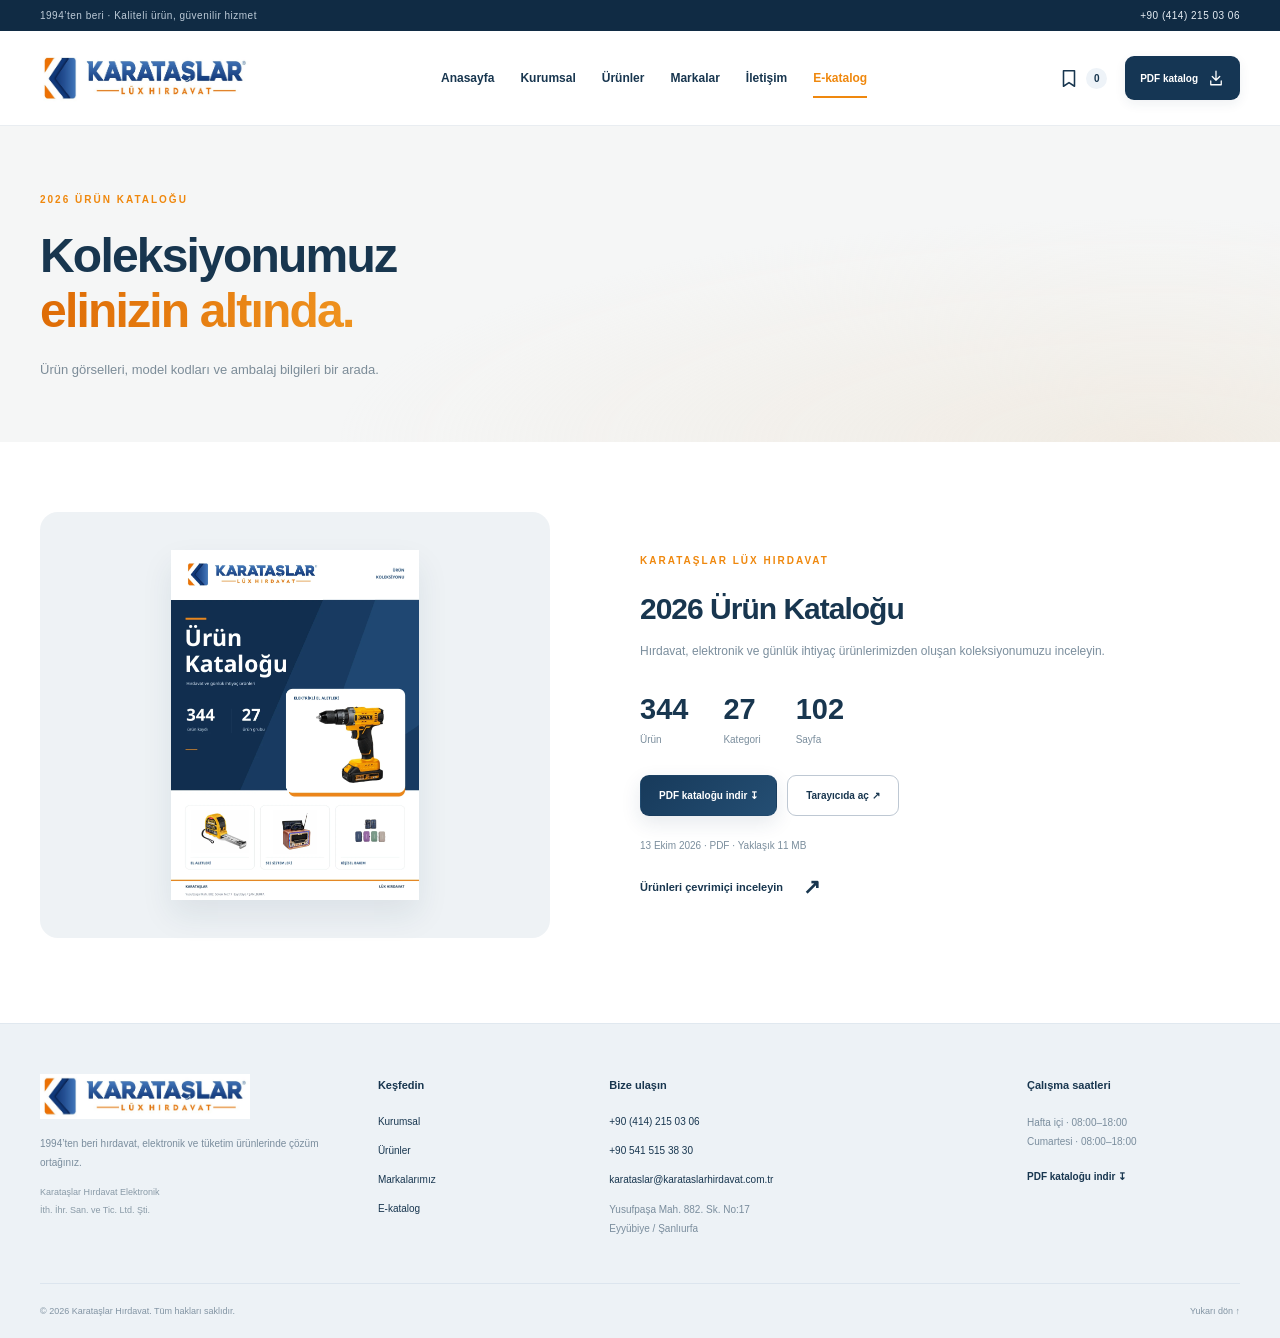
==== commit 2bac2c0d: "Create animated product showroom and refine homepage visual design" ====
--- a/e-katalog.html
+++ b/e-katalog.html
@@ -1,4 +1,4 @@
-<!doctype html><html lang="tr"><head><meta charset="utf-8"><meta name="viewport" content="width=device-width,initial-scale=1"><meta name="theme-color" content="#163756"><title>E-katalog | Karataşlar Hırdavat</title><meta name="description" content="2026 Karataşlar ürün kataloğunu PDF olarak indirin veya çevrimiçi inceleyin."><meta property="og:title" content="E-katalog | Karataşlar Hırdavat"><meta property="og:description" content="2026 Karataşlar ürün kataloğunu PDF olarak indirin veya çevrimiçi inceleyin."><meta property="og:type" content="website"><link rel="icon" href="assets/favicon.png"><link rel="stylesheet" href="style.css?v=20261014-2"><link rel="stylesheet" href="corporate.css?v=20261014-2"><script src="catalog-data.js" defer></script><script src="app.js?v=20261014-2" defer></script><script src="corporate.js?v=20261014-2" defer></script><script src="motion.js?v=20261014-2" defer></script></head><body class="corporate-site"><a href="#main" class="skip">İçeriğe geç</a>
+<!doctype html><html lang="tr"><head><meta charset="utf-8"><meta name="viewport" content="width=device-width,initial-scale=1"><meta name="theme-color" content="#163756"><title>E-katalog | Karataşlar Hırdavat</title><meta name="description" content="2026 Karataşlar ürün kataloğunu PDF olarak indirin veya çevrimiçi inceleyin."><meta property="og:title" content="E-katalog | Karataşlar Hırdavat"><meta property="og:description" content="2026 Karataşlar ürün kataloğunu PDF olarak indirin veya çevrimiçi inceleyin."><meta property="og:type" content="website"><link rel="icon" href="assets/favicon.png"><link rel="stylesheet" href="style.css?v=20261014-3"><link rel="stylesheet" href="corporate.css?v=20261014-3"><link rel="stylesheet" href="premium.css?v=20261014-3"><script src="catalog-data.js" defer></script><script src="app.js?v=20261014-3" defer></script><script src="corporate.js?v=20261014-3" defer></script><script src="motion.js?v=20261014-3" defer></script></head><body class="corporate-site"><a href="#main" class="skip">İçeriğe geç</a>
 <div class="company-topbar"><div class="container"><span>1994’ten beri · Kaliteli ürün, güvenilir hizmet</span><a href="tel:+904142150306">+90 (414) 215 03 06</a></div></div>
 <header class="company-header"><div class="container corporate-nav">
 <a class="corporate-brand" href="index.html" aria-label="KARATAŞLAR ana sayfa"><img src="assets/logo.png" alt="KARATAŞLAR Lüx Hırdavat" width="250" height="51"></a>
--- a/premium.css
+++ b/premium.css
@@ -0,0 +1,120 @@
+/* The signature showroom uses original product photography and motion in layers. */
+.corporate-site{--ease:cubic-bezier(.22,1,.36,1)}
+.company-header{border-bottom-color:#e9edf1}.company-header.is-scrolled{box-shadow:0 10px 35px #1737560b}
+.corporate-brand img{width:210px}.company-menu{font-size:12px;gap:26px}
+.signature-hero{--scene-accent:#e89429;--scene-tint:#efe6d6;position:relative;background:#f7f5f0;isolation:isolate;overflow:hidden}
+.signature-hero[data-active-scene="1"]{--scene-accent:#ba8a2b;--scene-tint:#f0e9cf}
+.signature-hero[data-active-scene="2"]{--scene-accent:#59878a;--scene-tint:#ddeaea}
+.hero-ambient{position:absolute;inset:0;z-index:-1;background:radial-gradient(ellipse at 82% 45%,var(--scene-tint),transparent 64%);transition:background 1s ease}
+.signature-hero::after{content:'';position:absolute;bottom:0;left:0;right:0;height:1px;background:#15365410}
+.signature-hero-inner{position:relative;padding-top:26px;padding-bottom:0}
+.signature-hero-top{display:flex;align-items:center;justify-content:space-between;gap:25px;border-bottom:1px solid #18364f12;padding-bottom:19px;font-size:8px;font-weight:700;letter-spacing:1.3px;color:#81919a}
+.signature-hero-top p{margin:0;display:flex;align-items:center;gap:9px;color:#617583}
+.signature-hero-top p>span{width:5px;height:5px;border-radius:50%;background:var(--orange)}
+.signature-hero-top>span{font-size:7px;letter-spacing:1.4px}
+.scene-viewport{position:relative;height:515px}
+.hero-scene{position:absolute;inset:0;display:grid;grid-template-columns:1.04fr 1fr;gap:45px;align-items:center;opacity:0;visibility:hidden;pointer-events:none;transition:opacity .75s ease,visibility 0s .8s}
+.hero-scene.is-active{opacity:1;visibility:visible;pointer-events:auto;transition:opacity .9s ease,visibility 0s}
+.scene-copy{position:relative;z-index:3;padding-bottom:10px}
+.scene-kicker{font-size:9px;letter-spacing:1.7px;font-weight:800;color:#8a714c;display:flex;align-items:center;gap:10px;margin:0 0 23px}
+.scene-kicker>span{width:23px;height:2px;background:var(--scene-accent)}
+.scene-copy h2{font-size:clamp(42px,4.45vw,65px);line-height:1.11;letter-spacing:-2.6px;font-weight:800;margin:0 0 24px;min-height:2.25em}
+.scene-copy h2 em{font-style:normal;color:#af7337}
+.hero-scene[data-scene="1"] h2 em{color:#9b7b34}.hero-scene[data-scene="2"] h2 em{color:#477a7e}
+.scene-description{font-size:13px;color:#7a8b95;line-height:1.95;max-width:445px;min-height:76px;margin:0 0 28px}
+.scene-links{display:flex;align-items:center;gap:24px;flex-wrap:wrap}
+.signature-button{padding:16px 23px;gap:25px;background:#163756;color:white;border-radius:8px;font-size:10px;box-shadow:0 8px 25px #16375613}
+.signature-button:hover{background:#285273;box-shadow:0 13px 30px #16375620}
+.signature-button svg{width:18px;height:18px}
+.scene-secondary{display:flex;align-items:center;gap:15px;font-size:10px;font-weight:700;color:#697d8b;min-height:44px}
+.scene-secondary span{transition:transform .3s var(--ease)}.scene-secondary:hover span{transform:translateX(4px)}
+.scene-art{position:relative;min-width:0;height:450px;display:flex;align-items:center;justify-content:center;z-index:1;mix-blend-mode:multiply}
+.scene-ghost{position:absolute;font-size:185px;letter-spacing:-13px;font-weight:800;line-height:1;left:-10px;top:0;color:#16375606;user-select:none}
+.scene-orbit{position:absolute;border:1px solid #1737560a;border-radius:50%;width:440px;height:440px;top:3px;left:calc(50% - 220px);pointer-events:none}
+.orbit-two{width:370px;height:370px;left:calc(50% - 185px);top:38px;border-style:dashed;border-color:#17375610}
+.scene-brand{position:absolute;left:40px;top:36px;font-size:26px;font-weight:800;letter-spacing:-.8px;z-index:4;transform:rotate(-5deg)}
+.scene-brand small{display:block;font-size:6px;letter-spacing:1.1px;font-weight:600;margin-top:5px;color:#95a0a2}
+.scene-platform{position:relative;width:380px;height:350px;display:grid;place-items:center;z-index:2;background:linear-gradient(135deg,#fffdf8,#eeebe2);border-radius:50%;box-shadow:0 25px 45px #2744540b}
+.hero-scene[data-scene="1"] .scene-platform{background:linear-gradient(140deg,#fffef9,#f0e9d5)}
+.hero-scene[data-scene="2"] .scene-platform{background:linear-gradient(140deg,#fcffff,#e0ebea)}
+.scene-main-image{width:420px;max-width:none;height:350px;object-fit:contain;mix-blend-mode:multiply;transform:rotate(-6deg)}
+.hero-scene[data-scene="1"] .scene-main-image{width:400px;height:315px;transform:rotate(-9deg)}
+.hero-scene[data-scene="2"] .scene-main-image{width:410px;height:330px;transform:rotate(-5deg)}
+.scene-companion{position:absolute;right:-8px;top:48px;z-index:3;width:136px;padding:14px;background:#ffffffd9;backdrop-filter:blur(10px);border:1px solid #fff;border-radius:12px;box-shadow:0 13px 27px #1637560c;transform:rotate(7deg);transition:transform .5s var(--ease)}
+.scene-companion img{width:100%;height:100px;object-fit:contain;mix-blend-mode:multiply}
+.scene-companion>span{display:flex;justify-content:space-between;align-items:center;font-size:6px;letter-spacing:.8px;font-weight:600;color:#8c99a2;margin-top:10px}
+.scene-companion b{font-size:14px;color:var(--ink)}
+.scene-product-label{position:absolute;left:25px;bottom:21px;z-index:4;max-width:320px}
+.scene-product-label>span{font-size:7px;letter-spacing:1px;color:#8b9ba5;display:flex;align-items:center;gap:10px}
+.scene-product-label b{font-size:9px;background:#ffffffb3;color:#516f84;padding:4px 8px;border:1px solid #fff;border-radius:4px;letter-spacing:0}
+.scene-product-label p{font-size:10px;font-weight:700;line-height:1.6;margin:9px 0 0;max-width:290px;color:#607987}
+.scene-edition{position:absolute;right:0;bottom:29px;writing-mode:vertical-rl;font-size:16px;font-weight:700;color:#718796;letter-spacing:-.2px;display:flex;align-items:center;gap:10px}
+.scene-edition i{font-style:normal;font-size:6px;letter-spacing:1.8px;font-weight:400}
+.signature-hero-bottom{display:flex;align-items:center;justify-content:space-between;gap:25px;padding:0 0 26px}
+.hero-scene-tabs{display:grid;grid-template-columns:repeat(3,minmax(0,1fr));gap:0;flex:1;max-width:860px;border-top:1px solid #15365417;border-bottom:1px solid #15365417}
+.scene-tab{position:relative;display:flex;align-items:center;gap:12px;padding:18px 20px 18px 5px;background:transparent;border:0;border-right:1px solid #15365412;text-align:left;color:#8b9ba6;min-height:86px;transition:background .3s,color .3s}
+.scene-tab:last-child{border-right:0;padding-left:20px}.scene-tab:nth-child(2){padding-left:20px}
+.scene-tab.is-active{color:var(--ink);background:#ffffff45}
+.scene-tab-num{font-size:8px;font-weight:700;align-self:flex-start;margin-top:5px;color:#8798a4}
+.scene-tab img{width:49px;height:42px;object-fit:contain;mix-blend-mode:multiply;opacity:.55;transition:opacity .4s}
+.scene-tab.is-active img{opacity:1}
+.scene-tab-text{font-size:10px;font-weight:700;line-height:1.5}.scene-tab-text small{display:block;font-size:8px;font-weight:400;margin-top:4px;color:#9ca6a8}
+.scene-progress{position:absolute;left:0;bottom:-1px;width:100%;height:2px;background:var(--orange);transform:scaleX(0);transform-origin:left}
+.scene-tab.is-active .scene-progress{transform:scaleX(1)}
+.is-playing .scene-tab.is-active .scene-progress{animation:scene-time 7s linear forwards}
+.scene-controls{display:flex;align-items:center;gap:7px;flex-shrink:0}
+.scene-counter{color:#9aa8af;font-size:8px;letter-spacing:1px;margin-right:13px;white-space:nowrap}.scene-counter b{color:var(--navy);font-size:12px}
+.scene-controls button{width:36px;height:36px;border:1px solid #15365420;border-radius:50%;background:#ffffff50;display:grid;place-items:center;color:var(--navy);transition:background .25s,border-color .25s}
+.scene-controls button:hover{background:#fff;border-color:#15365450}.scene-controls svg{width:16px;height:16px}.scene-controls button:last-child{border-color:transparent;background:none;color:#8b9aa3}
+.hero-scene.is-active .scene-main-image{animation:product-arrive 1.35s var(--ease) both,product-drift 8s ease-in-out 1.35s infinite}
+.hero-scene.is-active .scene-companion{animation:companion-arrive 1.2s var(--ease) .15s both}
+.hero-scene.is-active .scene-copy h2{animation:copy-arrive .9s var(--ease) .05s both}
+.hero-scene.is-active .scene-description{animation:copy-arrive .9s var(--ease) .14s both}
+.hero-scene.is-active .scene-links{animation:copy-arrive .9s var(--ease) .23s both}
+.is-paused .hero-scene.is-active .scene-main-image{animation-play-state:running,paused}
+.signature-proof{background:#173756;color:#fff}
+.signature-proof>.container{display:flex;align-items:center;justify-content:space-between;gap:35px;padding:25px 0}
+.signature-proof p{display:flex;align-items:center;gap:15px;margin:0}
+.signature-proof strong{font-size:29px;letter-spacing:-.8px;font-weight:700}.signature-proof p>span{font-size:9px;line-height:1.7;color:#b0c3d2}
+.signature-proof a{font-size:10px;display:flex;align-items:center;gap:30px;color:#e3bd84;font-weight:700}.signature-proof a>span{font-size:24px}
+.signature-home .service-ribbon{display:none}
+.signature-home .company-about{padding-top:100px;padding-bottom:70px;gap:90px}
+.signature-home .heritage-panel{background:linear-gradient(145deg,#183a55,#2d526e);min-height:365px}
+.signature-home .heritage-panel>span{color:#b7cbd7}.signature-home .heritage-panel>strong{color:#fff;font-size:102px}.signature-home .heritage-panel>strong>span{color:#dbac69}.signature-home .heritage-panel p{color:#b3cad9!important}.signature-home .heritage-panel>a{color:#e3bd84}
+.signature-home .company-about h2{font-size:40px;letter-spacing:-1.2px}
+.signature-home .category-section{padding-bottom:90px}
+.signature-home .feature-category{background:linear-gradient(145deg,#f5f5f2,#eef2f5);border-color:transparent;min-height:235px;padding:27px 25px}
+.signature-home .feature-category img{height:120px;width:150px;margin-bottom:20px}.signature-home .feature-category strong{font-size:15px}.signature-home .feature-category .cat-num{font-size:22px;letter-spacing:-1px;font-weight:400;top:25px;left:23px;color:#ccd7df}
+.signature-home .company-products{background:#f5f6f7;padding:85px 0}
+.signature-home .company-brands{padding:85px 0}.signature-home .brand-card{border:0;border-radius:0;border-bottom:1px solid #e6edf1;padding:10px 15px 22px;background:none}.signature-home .brand-card img{height:86px}.signature-home .brand-card>div{border-top:0;align-items:center}.signature-home .brand-card:hover{box-shadow:none;background:#f8fafb}
+.signature-home .catalog-banner{border-radius:8px;background:radial-gradient(ellipse at 85% 0,#355a73,transparent 60%),#163756;padding:60px 75px;min-height:375px}.signature-home .catalog-banner h2{font-size:45px}.signature-home .catalog-cover{transform:rotate(9deg)}
+@keyframes scene-time{from{transform:scaleX(0)}to{transform:scaleX(1)}}
+@keyframes copy-arrive{from{opacity:0;transform:translateY(19px)}to{opacity:1;transform:translateY(0)}}
+@keyframes product-arrive{from{opacity:0;translate:35px 12px;scale:.94}to{opacity:1;translate:0 0;scale:1}}
+@keyframes product-drift{0%,100%{translate:0 0}50%{translate:0 -9px}}
+@keyframes companion-arrive{from{opacity:0;translate:20px 10px}to{opacity:1;translate:0 0}}
+@media(hover:hover) and (pointer:fine){.scene-companion:hover{transform:rotate(2deg) translateY(-4px)}}
+@media(max-width:1100px){.scene-viewport{height:475px}.scene-art{height:410px}.hero-scene{gap:20px;grid-template-columns:1fr 1fr}.scene-copy h2{font-size:46px;letter-spacing:-1.9px}.scene-description{font-size:12px;min-height:88px}.scene-orbit{width:365px;height:365px;left:calc(50% - 182.5px);top:16px}.orbit-two{width:305px;height:305px;left:calc(50% - 152.5px);top:46px}.scene-platform{width:315px;height:300px}.scene-main-image{width:345px;height:300px}.hero-scene[data-scene="1"] .scene-main-image{width:320px;height:280px}.hero-scene[data-scene="2"] .scene-main-image{width:345px;height:295px}.scene-companion{width:112px;right:0;top:54px;padding:12px}.scene-companion img{height:83px}.scene-brand{left:17px;top:28px;font-size:23px}.scene-ghost{font-size:150px}.scene-product-label{left:9px;bottom:10px;max-width:260px}.scene-product-label p{font-size:9px;max-width:240px}.scene-edition{right:-3px;bottom:20px}.signature-hero-bottom{gap:18px}.scene-tab{gap:8px;padding-right:11px}.scene-tab:nth-child(2),.scene-tab:last-child{padding-left:12px}.scene-tab img{width:35px;height:36px}.scene-tab-text{font-size:9px}.scene-tab-text small{font-size:7px}.scene-counter{display:none}.scene-controls{gap:4px}.scene-controls button{width:32px;height:32px}.signature-proof>.container{gap:25px}.signature-proof strong{font-size:27px}.signature-proof a{font-size:9px;gap:15px}.signature-home .company-about{gap:50px}.signature-home .feature-category{min-height:215px;padding:23px 20px}.signature-home .feature-category img{height:107px;width:130px}.signature-home .feature-category strong{font-size:13px}}
+@media(max-width:800px){.signature-hero-top>span{display:none}.scene-viewport{height:850px}.hero-scene{grid-template-columns:1fr;gap:0;grid-template-rows:360px 460px}.scene-copy{padding-top:28px;padding-bottom:0;max-width:580px}.scene-copy h2{font-size:51px;min-height:0}.scene-description{min-height:0;max-width:540px;margin-bottom:23px}.scene-art{height:440px;width:490px;max-width:100%;justify-self:center;align-self:start}.scene-orbit{width:415px;height:415px;left:calc(50% - 207.5px);top:3px}.orbit-two{width:355px;height:355px;left:calc(50% - 177.5px);top:33px}.scene-platform{width:360px;height:320px}.scene-main-image{width:400px;height:335px}.hero-scene[data-scene="1"] .scene-main-image{width:385px;height:320px}.hero-scene[data-scene="2"] .scene-main-image{width:400px;height:330px}.scene-companion{width:133px;right:0;top:50px}.scene-companion img{height:96px}.scene-brand{top:21px;left:30px}.scene-product-label{bottom:5px;left:20px;max-width:330px}.scene-edition{bottom:13px;right:5px}.scene-ghost{font-size:175px}.signature-hero-bottom{flex-wrap:wrap}.hero-scene-tabs{max-width:none;flex-basis:100%}.scene-tab{padding:17px 13px}.scene-tab:first-child{padding-left:0}.scene-controls{margin-left:auto;margin-top:-5px}.scene-counter{display:inline-block}.signature-proof>.container{display:grid;grid-template-columns:repeat(3,1fr);gap:20px}.signature-proof p{gap:10px}.signature-proof a{grid-column:1/-1;justify-self:end;font-size:10px}.signature-home .company-about h2{font-size:32px}.signature-home .company-about{gap:30px}.signature-home .heritage-panel>strong{font-size:82px}.signature-home .feature-category{min-height:205px;padding:23px 17px}.signature-home .feature-category img{height:100px;width:110px}.signature-home .feature-category strong{font-size:12px}.signature-home .catalog-banner h2{font-size:35px}.signature-home .catalog-banner{padding:45px}}
+@media(max-width:640px){
+ .signature-hero-inner{padding-top:19px}.signature-hero-top{font-size:6px;letter-spacing:1px;padding-bottom:16px}.signature-hero-top p{gap:7px}
+ .scene-viewport{height:715px}.hero-scene{grid-template-rows:335px 365px;gap:0}.scene-copy{padding-top:27px;padding-bottom:0;align-self:start}
+ .scene-kicker{font-size:7px;letter-spacing:1.5px;margin-bottom:17px;gap:8px}.scene-kicker>span{width:18px}
+ .scene-copy h2{font-size:clamp(31px,9.2vw,42px);letter-spacing:-1.35px;line-height:1.16;margin-bottom:19px;min-height:2.32em}
+ .scene-description{font-size:11px;line-height:1.9;margin-bottom:21px;min-height:65px;max-width:360px}
+ .scene-links{gap:17px;flex-wrap:nowrap}.signature-button{font-size:9px;padding:14px 16px;gap:18px;min-height:45px}.signature-button svg{width:16px}.scene-secondary{font-size:8px;gap:8px;white-space:nowrap}
+ .scene-art{height:350px;width:355px;max-width:100%;align-self:start}.scene-platform{width:270px;height:260px}
+ .scene-main-image{width:305px;height:270px}.hero-scene[data-scene="1"] .scene-main-image{width:290px;height:250px}.hero-scene[data-scene="2"] .scene-main-image{width:305px;height:260px}
+ .scene-orbit{width:305px;height:305px;left:calc(50% - 152.5px);top:12px}.orbit-two{width:260px;height:260px;left:calc(50% - 130px);top:34px}
+ .scene-ghost{font-size:135px;left:-7px;top:0}.scene-brand{left:16px;top:20px;font-size:20px}.scene-brand small{font-size:5px;letter-spacing:.8px}
+ .scene-companion{width:98px;right:3px;top:43px;padding:10px;border-radius:10px}.scene-companion img{height:72px}.scene-companion>span{font-size:4px;letter-spacing:.5px;margin-top:7px}.scene-companion b{font-size:12px}
+ .scene-product-label{left:3px;bottom:0;max-width:275px}.scene-product-label>span{font-size:6px;gap:7px}.scene-product-label b{font-size:8px;padding:3px 6px}.scene-product-label p{font-size:8px;max-width:240px;margin-top:6px}.scene-edition{font-size:12px;bottom:8px;right:0;gap:7px}.scene-edition i{font-size:5px;letter-spacing:1.5px}
+ .signature-hero-bottom{gap:13px;padding-bottom:18px}.scene-tab{padding:13px 7px;min-height:72px;gap:7px}.scene-tab:nth-child(2),.scene-tab:last-child{padding-left:10px}.scene-tab img{display:none}.scene-tab-num{font-size:6px;margin-top:3px}.scene-tab-text{font-size:8px;line-height:1.6}.scene-tab-text small{font-size:6px;margin-top:3px}.scene-controls{gap:6px}.scene-controls button{width:34px;height:34px}.scene-counter{font-size:7px;margin-right:8px}.scene-counter b{font-size:11px}
+ .signature-proof>.container{padding:22px 0;grid-template-columns:repeat(3,minmax(0,1fr));gap:15px 12px}.signature-proof p{flex-direction:column;align-items:flex-start;gap:7px}.signature-proof strong{font-size:26px}.signature-proof p>span{font-size:8px;line-height:1.7}.signature-proof a{font-size:9px;gap:18px;padding-top:3px}
+ .signature-home .company-about{padding-top:48px;padding-bottom:30px;gap:30px}.signature-home .heritage-panel{min-height:280px}.signature-home .heritage-panel>strong{font-size:86px}.signature-home .company-about h2{font-size:29px;letter-spacing:-.8px}
+ .signature-home .category-section{padding-bottom:48px}.signature-home .feature-category{padding:20px 17px;min-height:203px}.signature-home .feature-category img{width:120px;height:100px;margin-bottom:17px}.signature-home .feature-category strong{font-size:12px}.signature-home .feature-category .cat-num{font-size:19px;top:19px;left:17px}
+ .signature-home .company-products{padding:45px 0 48px}.signature-home .company-brands{padding:45px 0}.signature-home .brand-card{padding:10px 10px 20px}.signature-home .brand-card img{height:75px}
+ .signature-home .catalog-banner{padding:30px 22px;min-height:260px;border-radius:8px}.signature-home .catalog-banner h2{font-size:26px}
+}
+@media(max-width:360px){.scene-viewport{height:690px}.hero-scene{grid-template-rows:335px 345px}.scene-copy h2{font-size:30px;letter-spacing:-1.4px}.scene-description{font-size:10px}.scene-links{gap:12px}.signature-button{font-size:8px;padding:13px 12px;gap:10px}.scene-secondary{font-size:7px;gap:6px}.scene-art{height:330px}.scene-platform{width:240px;height:240px}.scene-main-image{width:270px;height:250px}.hero-scene[data-scene="1"] .scene-main-image{width:260px;height:240px}.hero-scene[data-scene="2"] .scene-main-image{width:270px;height:250px}.scene-orbit{width:270px;height:270px;left:calc(50% - 135px)}.orbit-two{width:235px;height:235px;left:calc(50% - 117.5px);top:30px}.scene-companion{width:84px;top:50px;right:0;padding:8px}.scene-companion img{height:65px}.scene-product-label p{max-width:220px}.scene-tab-text{font-size:7px}.scene-tab-text small{font-size:5px}.scene-tab{gap:5px}.signature-hero-top{font-size:5.5px}.signature-proof strong{font-size:24px}}
+@media(prefers-reduced-motion:reduce){.hero-scene,.hero-scene *,.hero-ambient{animation:none!important;transition:none!important}.scene-main-image{translate:0 0;scale:1}.scene-progress{animation:none!important}.hero-scene.is-active{opacity:1;visibility:visible}}
